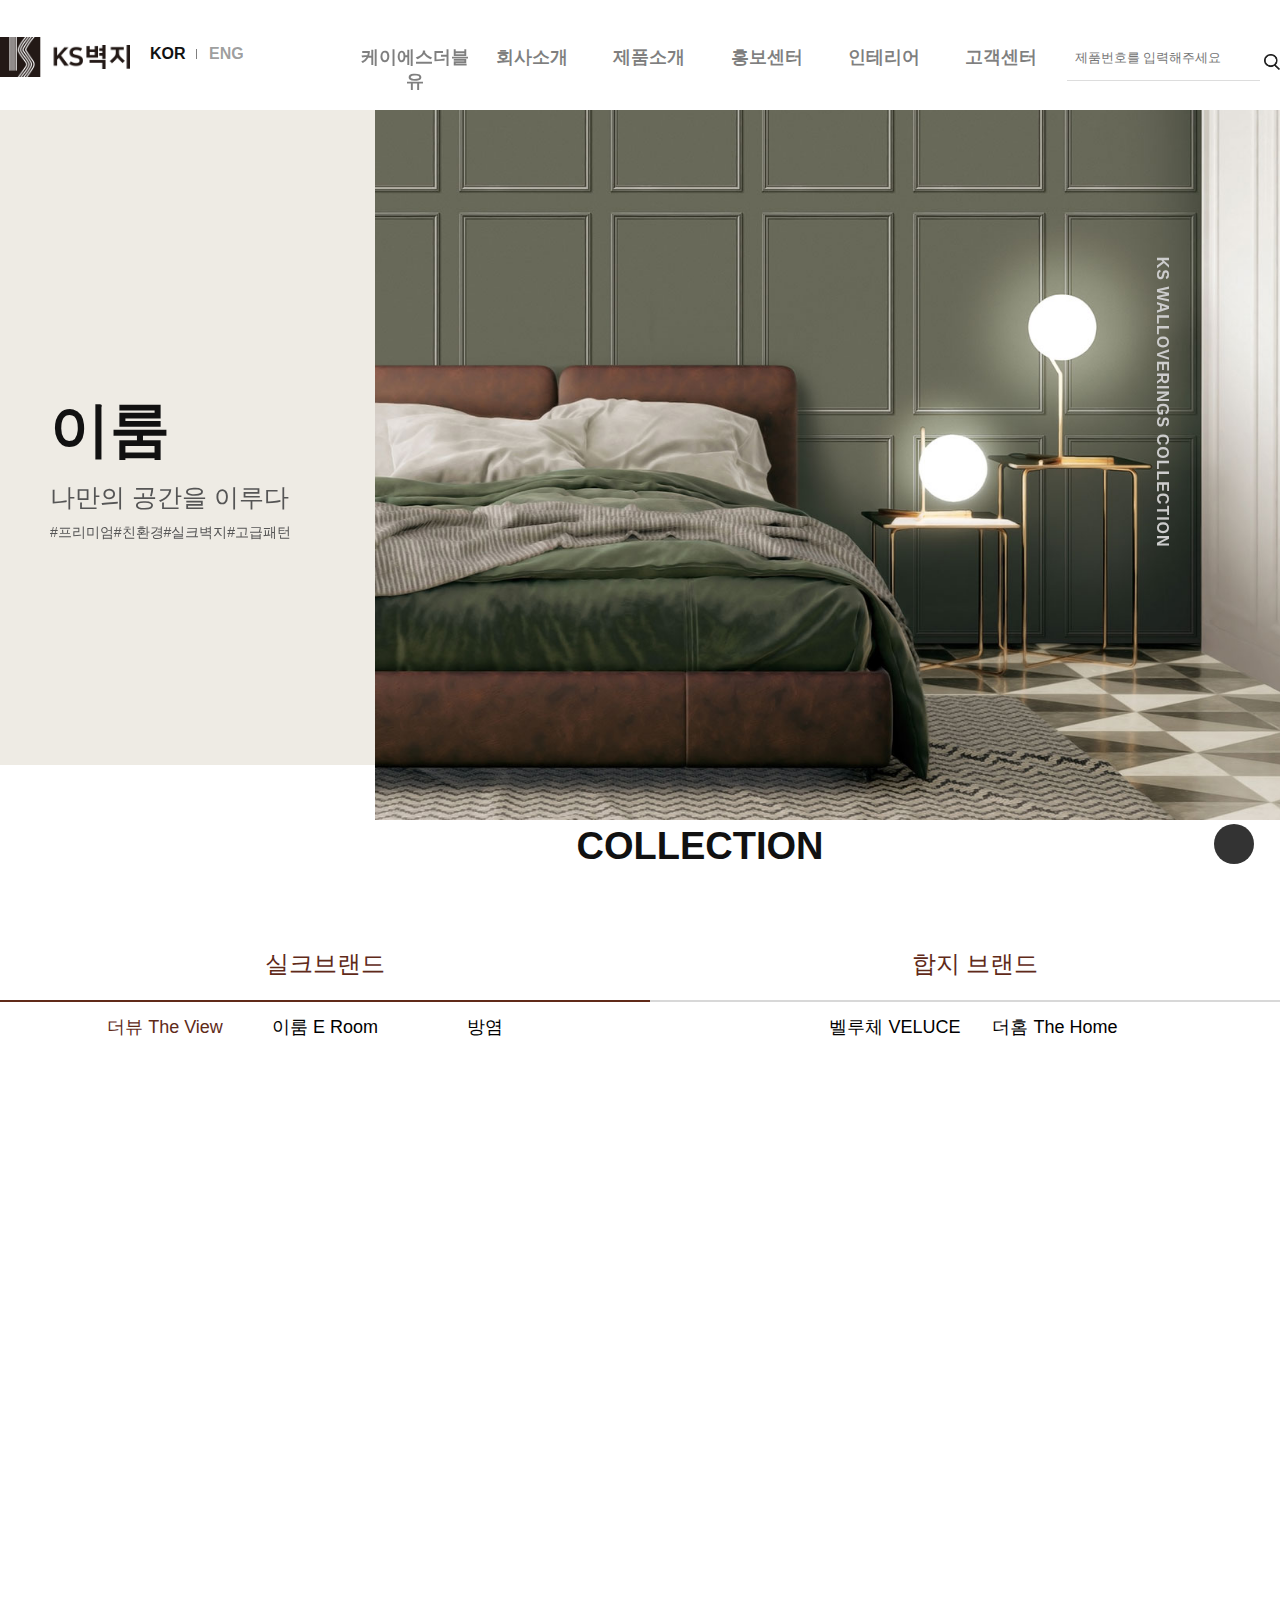
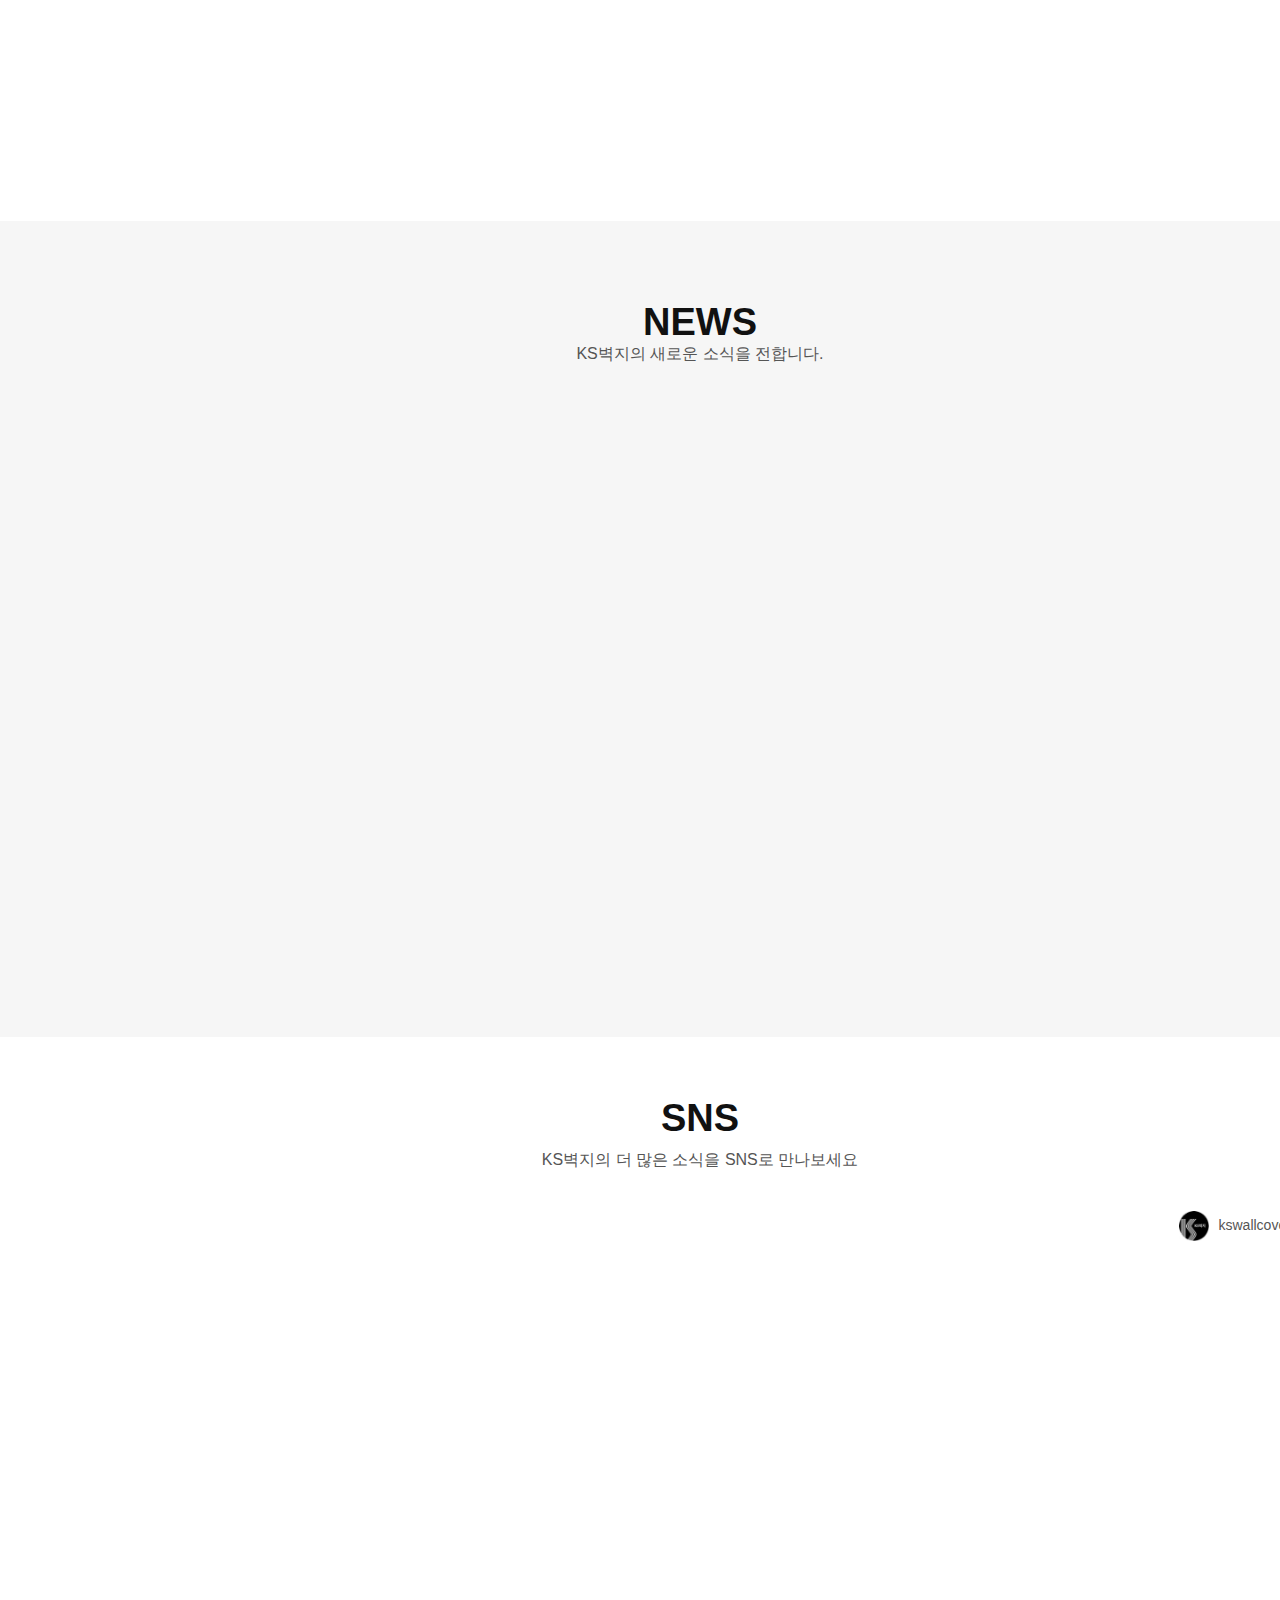
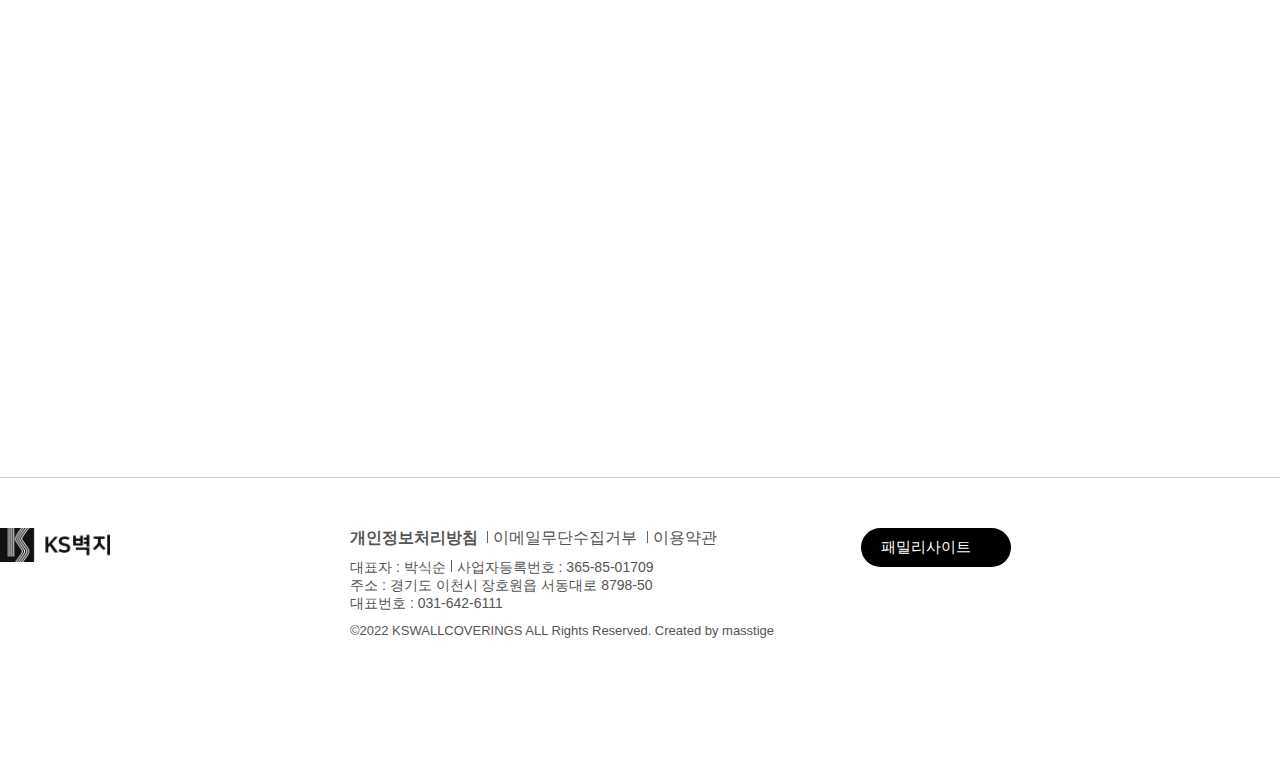
==== index.html @ f027b9e1 "first react shopping-mall project" ====
<!DOCTYPE html>
<html lang="ko">
<head>
    <meta charset="UTF-8">
    <meta name="viewport" content="width=device-width, initial-scale=1.0">
    <title>ks벽지</title>
    <link rel="icon" href="img/logo-header.png">
    <link rel="stylesheet" href="css/reset.css">    
    <link rel="stylesheet" href="https://cdn.jsdelivr.net/npm/xeicon@2.3.3/xeicon.min.css">
    <link rel="stylesheet" href="https://cdn.jsdelivr.net/npm/swiper@9/swiper-bundle.min.css" />
    <link href="https://unpkg.com/aos@2.3.1/dist/aos.css" rel="stylesheet">
    <link rel="stylesheet" href="css/ksb.css">
    <link rel="stylesheet" href="css/tablet.css" media="all and (max-width: 640px)">
    
    <script src="https://ajax.googleapis.com/ajax/libs/jquery/3.7.0/jquery.min.js"></script>
    <script src="js/jquery-ui.min.js"></script>
    <script src="https://cdn.jsdelivr.net/npm/swiper@9/swiper-bundle.min.js"></script>
    <script src="https://unpkg.com/aos@2.3.1/dist/aos.js"></script>
    
</head>
<body>
    <div id="wrap">
        <header>
            <div class="header012">
                <div class="hes clear">
                    <h1>
                        <a href="index.html">
                            <img src="img/logo.png" alt="">
                        </a>
                    </h1>
                    <div class="hes1">
                        <span class="con"><a href="#">KOR</a></span>
                        <span><a href="#">ENG</a></span>
                    </div>
                </div>
                <nav>
                    <ul class="gnb clear">
                        <li>
                            <a href="kssub01.html">케이에스더블유</a>
                            <ul class="sub">
                                <li><a href="kssub01.html">계열사</a></li>
                            </ul>
                        </li>
                        <li>
                            <a href="kssub02.html">회사소개</a>
                            <ul class="sub">
                                <li><a href="kssub02.html">회사소개</a></li>
                                <li><a href="#">CEO 인삿말</a></li>
                                <li><a href="#">LOGO 소개</a></li>
                                <li><a href="#">채용정보</a></li>
                                <li><a href="#">위치안내</a></li>
                            </ul>
                        </li>
                        <li>
                            <a href="kssub03.html">제품소개</a>
                            <ul class="sub">
                                <li><a href="kssub03.html">제품소개</a></li>
                                <li><a href="#">실크 브랜드</a></li>
                                <li><a href="#">합지 브랜드</a></li>
                            </ul>
                        </li>
                        <li>
                            <a href="kssub04.html">홍보센터</a>
                            <ul class="sub">
                                <li><a href="kssub04.html">인증 및 수상</a></li>
                                <li><a href="#">뉴스 및 언론홍보</a></li>
                                <li><a href="#">SNS</a></li>
                                <li><a href="#">이벤트</a></li>
                            </ul>
                        </li>
                        <li>
                            <a href="#">인테리어</a>
                            <ul class="sub">
                                <li><a href="#">시공사례</a></li>
                                <li><a href="#">인테리어</a></li>
                                <li><a href="#">스타일링</a></li>
                            </ul>
                        </li>
                        <li>
                            <a href="kssub05.html">고객센터</a>
                            <ul class="sub">
                                <li><a href="kssub05.html">1:1문의</a></li>
                                <li><a href="#">공지사항</a></li>
                                <li><a href="#">디자인상담</a></li>
                                <li><a href="#">대리점 찾기</a></li>
                            </ul>
                        </li>
                    </ul>
                </nav>
                <div class="btnArea">
                    <span>
                        <a href="#"><i class="xi-heart-o"></i></a>
                    </span>
                    <input type="text" placeholder="제품번호를 입력해주세요">
                    <img src="img/search-icon.png" alt="">
                    <span class="menu">
                        <a href="#"><i class="xi-bars" ></i></a>
                    </span>
                </div>
            </div>
            <div class="bgGnb"></div>
            <!-- --- -->
            <div class="tablet">
                <div class="menu01">
                    <div class="tabletHeader clear">
                        <p class="moLogo">
                            <a href="#">
                                <span class="blind">LOGO</span>
                            </a>
                        </p>
                        <div class="hes2">
                            <span class="con"><a href="#">KOR</a></span>
                            <span><a href="#">ENG</a></span>
                            <span>
                                <a href="#"><i class="xi-heart-o"></i></a>
                            </span>
                        </div>
                        <div class="close">
                            <i class="xi-close"></i>
                        </div>
                    </div>
                    <nav class="header2">
                        <ul class="gnb02 clear">
                            <li>
                                <a href="kssub01.html">케이에스더블유</a>
                                <ul class="sub02">
                                    <li><a href="kssub01.html">계열사</a></li>
                                </ul>
                            </li>
                            <li>
                                <a href="kssub02.html">회사소개</a>
                                <ul class="sub02">
                                    <li><a href="kssub02.html">회사소개</a></li>
                                    <li><a href="#">CEO 인삿말</a></li>
                                    <li><a href="#">LOGO 소개</a></li>
                                    <li><a href="#">채용정보</a></li>
                                    <li><a href="#">위치안내</a></li>
                                </ul>
                                <i class="xi-angle-down-min"></i>
                            </li>
                            <li>
                                <a href="kssub03.html">제품소개</a>
                                <ul class="sub02">
                                    <li><a href="kssub03.html">제품소개</a></li>
                                    <li><a href="#">실크 브랜드</a></li>
                                    <li><a href="#">합지 브랜드</a></li>
                                </ul>
                                <i class="xi-angle-down-min"></i>
                            </li>
                            <li>
                                <a href="kssub04.html">홍보센터</a>
                                <ul class="sub02">
                                    <li><a href="kssub04.html">인증 및 수상</a></li>
                                    <li><a href="#">뉴스 및 언론홍보</a></li>
                                    <li><a href="#">SNS</a></li>
                                    <li><a href="#">이벤트</a></li>
                                </ul>
                                <i class="xi-angle-down-min"></i>
                            </li>
                            <li>
                                <a href="#">인테리어</a>
                                <ul class="sub02">
                                    <li><a href="#">시공사례</a></li>
                                    <li><a href="#">인테리어</a></li>
                                    <li><a href="#">스타일링</a></li>
                                </ul>
                                <i class="xi-angle-down-min"></i>
                            </li>
                            <li>
                                <a href="kssub05.html">고객센터</a>
                                <ul class="sub02">
                                    <li><a href="kssub05.html">1:1문의</a></li>
                                    <li><a href="#">공지사항</a></li>
                                    <li><a href="#">디자인상담</a></li>
                                    <li><a href="#">대리점 찾기</a></li>
                                </ul>
                                <i class="xi-angle-down-min"></i>
                            </li>
                        </ul>
                    </nav>
                </div>
            </div>
        </header>
        <div class="mainSlideArea">
            <p class="point-txt">KS WALLOVERINGS COLLECTION</p>
            <div class="inner1">
                <div class="bgAear class">
                    <div class="swiper mainBg">
                        <div class="swiper-wrapper">
                            <div class="swiper-slide bg1">
                                <div class="swiperImg"></div>
                                <div class="swiperText">
                                    <p class="BigText">이룸</p>
                                    <p class="middleText">나만의 공간을 이루다</p>
                                    <p class="smallText">#프리미엄#친환경#실크벽지#고급패턴</p>
                                </div>
                            </div>
                            <div class="swiper-slide bg2">
                                <div class="swiperImg"></div>
                                <div class="swiperText">
                                    <p class="BigText">더뷰</p>
                                    <p class="middleText">벽지, 그 이상의<br>공간을 보여주다</p>
                                    <p class="smallText">#프리미엄#친환경#실크벽지#감각적인디자인</p>
                                </div>
                            </div>
                            <div class="swiper-slide bg3">
                                <div class="swiperImg"></div>
                                <div class="swiperText">
                                    <p class="BigText">벨루체</p>
                                    <p class="middleText">당신이 꿈꾸는<br>라이프스타일이 담긴 공간</p>
                                    <p class="smallText">#친환경#합지벽지#모던디자인#심플한컬러</p>
                                </div>
                            </div>
                            <div class="swiper-slide bg4">
                                <div class="swiperImg"></div>
                                <div class="swiperText">
                                    <p class="BigText">더홈</p>
                                    <p class="middleText">우리집에 꼭 맞는 스타일링</p>
                                    <p class="smallText">#소폭합지#합리적가격#깔끔한디자인</p>
                                </div>
                            </div>
                        </div>
                        <!-- <div class="swiperBtn">
                            <div class="swiper-button-next"></div>
                            <div class="swiper-button-prev"></div>
                        </div> -->
                        <!-- <div class="swiper-pagination"></div> -->
                    </div>
                </div>
            </div>
        </div>
        <div class="collection" >
            <div class="inner clear" >
                <h2>COLLECTION</h2>
                <div class="tab_group">
                    <nav class="tab">
                        <ul class="tab_nav">
                            <li class="on">
                                <button>실크브랜드</button>
                                <ul class="tab_nav clear">
                                    <li class="on"><button>더뷰 The View</button></li>
                                    <li><button>이룸 E Room</button></li>
                                    <li><button>방염</button></li>
                                </ul>
                            </li>
                            <li>
                                <button>합지 브랜드</button>
                                <ul class="tab_nav clear">
                                    <li><button>벨루체 VELUCE</button></li>
                                    <li><button>더홈 The Home</button></li>
                                </ul>
                            </li>
                        </ul>
                    </nav>
                    
                    <div class="tab_content on">
                        <div class="on">
                            <!-- 더뷰 The View -->
                            <div class="collArea clear">
                                <div class="swiper mainAg" data-aos="fade-right">
                                    <div class="swiper-wrapper">
                                        <div class="swiper-slide bg01"><a href="#"><img src="img/brand01.jpg" alt=""></a></div>
                                        <div class="swiper-slide bg02"><a href="#"><img src="img/brand02.jpg" alt=""></a></div>
                                        <div class="swiper-slide bg03"><a href="#"><img src="img/brand03.jpg" alt=""></a></div>
                                        <div class="swiper-slide bg04"><a href="#"><img src="img/brand04.jpg" alt=""></a></div>
                                        <div class="swiper-slide bg05"><a href="#"><img src="img/brand05.jpg" alt=""></a></div>
                                        <div class="swiper-slide bg06"><a href="#"><img src="img/brand06.jpg" alt=""></a></div>
                                    </div>
                                </div>
                                <div class="swiperBtn">
                                    <div class="swiper-button-next naxt"  data-aos="fade-right"></div>
                                </div>
                                <div class="collText" data-aos="fade-left">
                                    <div class="topText" >
                                        <h3>더 뷰 The View</h3>
                                        <p class="BigT">"벽지, 그 이상의 공간을 보다"</p>
                                        <p>더뷰는 스타일리시한 컬러와 패턴 디자인으로<br>트렌디함을 갖춘 고급 실크벽지 컬렉션입니다.</p>
                                        <p>내 공간을 특별하게 만드는 한 끗 차이. <br>더뷰가 수놓은 감각적인 디자인으로 <br>내가 가장 좋아하는 공간을 만들어보세요.</p>
                                    </div>
                                    <div class="topImg clear">
                                        <ul>
                                            <li>
                                                <a href="#"><img src="img/brand_color01.jpg" alt="3009-17"></a>
                                                <p>3009-17</p>
                                            </li>
                                            <li>
                                                <a href="#"><img src="img/brand_color02.jpg" alt="3022-2"></a>
                                                <p>3022-2</p>
                                            </li>
                                            <li>
                                                <a href="#"><img src="img/brand_color03.jpg" alt="3026-2"></a> 
                                                <p>3026-2</p>
                                            </li>
                                        </ul>
                                    </div>
                                    <div class="btn_area">
                                        <a href="#"><span><i class="xi-long-arrow-right"></i>제품 더보기</span></a>
                                    </div>
                                </div>
                            </div>
                        </div>
                        <div>
                            <!-- 이룸 E Room -->
                            <div class="collArea clear">
                                <div class="swiper mainAg" data-aos="fade-right">
                                    <div class="swiper-wrapper">
                                        <div class="swiper-slide bg01"><a href="#"><img src="img/brand08.jpg" alt=""></a></div>
                                        <div class="swiper-slide bg02"><a href="#"><img src="img/brand09.jpg" alt=""></a></div>
                                        <div class="swiper-slide bg03"><a href="#"><img src="img/brand10.jpg" alt=""></a></div>
                                        <div class="swiper-slide bg04"><a href="#"><img src="img/brand11.jpg" alt=""></a></div>
                                        <div class="swiper-slide bg05"><a href="#"><img src="img/brand12.jpg" alt=""></a></div>
                                        <div class="swiper-slide bg06"><a href="#"><img src="img/brand13.jpg" alt=""></a></div>
                                    </div>
                                </div>
                                <div class="swiperBtn">
                                    <div class="swiper-button-next naxt"  data-aos="fade-right"></div>
                                </div>
                                <div class="collText" data-aos="fade-left">
                                    <div class="topText" >
                                        <h3>이룸 E Room</h3>
                                        <p class="BigT">"나만의 공간을 이루다"</p>
                                        <p>이룸은 다양한 소재감과 세련된 컬러를 활용해,<br>풍성한 디자인과 고급스러운 컬러의 프리미엄 실크 벽지 컬렉션입니다.</p>
                                        <p>이룸으로 탄생하는 고급스러운 무드. <br>프리미엄 벽지의 우아한 멋스러움으로 <br>한결 더 특별해진 당신만의 공간을 이뤄 나가세요.</p>
                                    </div>
                                    <div class="topImg clear">
                                        <ul>
                                            <li>
                                                <a href="#"><img src="img/brand_color04.jpg" alt="3009-17"></a>
                                                <p>3009-17</p>
                                            </li>
                                            <li>
                                                <a href="#"><img src="img/brand_color05.jpg" alt="3022-2"></a>
                                                <p>3022-2</p>
                                            </li>
                                            <li>
                                                <a href="#"><img src="img/brand_color06.jpg" alt="3026-2"></a> 
                                                <p>3026-2</p>
                                            </li>
                                        </ul>
                                    </div>
                                    <div class="btn_area">
                                        <a href="#"><span><i class="xi-long-arrow-right"></i>제품 더보기</span></a>
                                    </div>
                                </div>
                            </div>
                        </div>
                        <div>
                            <!-- 방염 -->
                            <div class="collArea clear">
                                <div class="swiper mainAg" data-aos="fade-right">
                                    <div class="swiper-wrapper">
                                        <div class="swiper-slide bg01"><a href="#"><img src="img/brand14.jpg" alt=""></a></div>
                                        <div class="swiper-slide bg02"><a href="#"><img src="img/brand15.jpg" alt=""></a></div>
                                        <div class="swiper-slide bg03"><a href="#"><img src="img/brand16.jpg" alt=""></a></div>
                                        <div class="swiper-slide bg04"><a href="#"><img src="img/brand17.jpg" alt=""></a></div>
                                        <div class="swiper-slide bg05"><a href="#"><img src="img/brand18.jpg" alt=""></a></div>
                                        <div class="swiper-slide bg06"><a href="#"><img src="img/brand19.jpg" alt=""></a></div>
                                    </div>
                                </div>
                                <div class="swiperBtn">
                                    <div class="swiper-button-next naxt"  data-aos="fade-right"></div>
                                </div>
                                <div class="collText" data-aos="fade-left">
                                    <div class="topText" >
                                        <h3>방염</h3>
                                        <p class="BigT">"안전을 가장 먼저 생각한 친환경 방염벽지"</p>
                                        <p>방염벽지는 뛰어난 안정성은 물론, 친환경 품질인증으로 건강까지 세심하게<br>배려한 실크 벽지 컬렉션입니다.</p>
                                        <p>국가 안전기준 제품으로 인증된 친환경 방염 벽지. <br>기능을 겸비한 트랜디한 컬러의 제품으로 <br>당신에게 안전하고 아름다운 공간을 선사합니다.</p>
                                    </div>
                                    <div class="topImg clear">
                                        <ul>
                                            <li>
                                                <a href="#"><img src="img/brand_color07.jpg" alt="3009-17"></a>
                                                <p>3009-17</p>
                                            </li>
                                            <li>
                                                <a href="#"><img src="img/brand_color08.jpg" alt="3022-2"></a>
                                                <p>3022-2</p>
                                            </li>
                                            <li>
                                                <a href="#"><img src="img/brand_color09.jpg" alt="3026-2"></a> 
                                                <p>3026-2</p>
                                            </li>
                                        </ul>
                                    </div>
                                    <div class="btn_area">
                                        <a href="#"><span><i class="xi-long-arrow-right"></i>제품 더보기</span></a>
                                    </div>
                                </div>
                            </div>
                        </div>
                    </div>
                    <!-- 합지브랜드 -->
                    <div class="tab_content">
                        <div class="on">
                            <!-- 벨루체 VELUCE -->
                            <div class="collArea clear">
                                <div class="swiper mainAg" data-aos="fade-right">
                                    <div class="swiper-wrapper">
                                        <div class="swiper-slide bg01"><a href="#"><img src="img/brand20.jpg" alt=""></a></div>
                                        <div class="swiper-slide bg02"><a href="#"><img src="img/brand21.jpg" alt=""></a></div>
                                        <div class="swiper-slide bg03"><a href="#"><img src="img/brand22.jpg" alt=""></a></div>
                                        <div class="swiper-slide bg04"><a href="#"><img src="img/brand23.jpg" alt=""></a></div>
                                        <div class="swiper-slide bg05"><a href="#"><img src="img/brand24.jpg" alt=""></a></div>
                                        <div class="swiper-slide bg06"><a href="#"><img src="img/brand25.jpg" alt=""></a></div>
                                    </div>
                                </div>
                                <div class="swiperBtn">
                                    <div class="swiper-button-next naxt"  data-aos="fade-right"></div>
                                </div>
                                <div class="collText" data-aos="fade-left">
                                    <div class="topText" >
                                        <h3>벨루체 VELUCE</h3>
                                        <p class="BigT">"나만의 라이프 스타일이 담긴 공간"</p>
                                        <p>벨루체는 깔끔한 컬러와 모던한 디자인, 풍부한 텍스쳐감까지 겸비한 친환경<br>합지벽지 컬렉션입니다.</p>
                                        <p>벨루체가 제안하는 합리적인 라이프스타일. <br>편안한 내추럴부터 세련된 모던함까지<br>벨루체만의 은은하고 따뜻한 감성을 느껴보세요.</p>
                                    </div>
                                    <div class="topImg clear">
                                        <ul>
                                            <li>
                                                <a href="#"><img src="img/brand_color10.jpg" alt="3009-17"></a>
                                                <p>3009-17</p>
                                            </li>
                                            <li>
                                                <a href="#"><img src="img/brand_color11.jpg" alt="3022-2"></a>
                                                <p>3022-2</p>
                                            </li>
                                            <li>
                                                <a href="#"><img src="img/brand_color12.jpg" alt="3026-2"></a> 
                                                <p>3026-2</p>
                                            </li>
                                        </ul>
                                    </div>
                                    <div class="btn_area">
                                        <a href="#"><span><i class="xi-long-arrow-right"></i>제품 더보기</span></a>
                                    </div>
                                </div>
                            </div>
                        </div>
                        <div>
                            <div class="collArea clear">
                                <div class="swiper mainAg" data-aos="fade-right">
                                    <div class="swiper-wrapper">
                                        <div class="swiper-slide bg01"><a href="#"><img src="img/brand26.jpg" alt=""></a></div>
                                        <div class="swiper-slide bg02"><a href="#"><img src="img/brand27.jpg" alt=""></a></div>
                                        <div class="swiper-slide bg03"><a href="#"><img src="img/brand28.jpg" alt=""></a></div>
                                        <div class="swiper-slide bg04"><a href="#"><img src="img/brand20.jpg" alt=""></a></div>
                                        <div class="swiper-slide bg05"><a href="#"><img src="img/brand18.jpg" alt=""></a></div>
                                        <div class="swiper-slide bg06"><a href="#"><img src="img/brand14.jpg" alt=""></a></div>
                                    </div>
                                </div>
                                <div class="swiperBtn">
                                    <div class="swiper-button-next naxt"  data-aos="fade-right"></div>
                                </div>
                                <div class="collText" data-aos="fade-left">
                                    <div class="topText" >
                                        <h3>더홈 The Home</h3>
                                        <p>더홈은 어떠한 공간이던 화사하게 밝혀주는 컬러와 디자인의 소폭 합지벽지<br>컬렉션입니다.</p>
                                        <p>더홈과 함께 완성하는 나만의 인테리어. <br>생기를 불어넣는 산뜻한 디자인으로<br>당신의 일상이 더욱 특별해지는 공간을 만들어보세요.</p>
                                    </div>
                                    <div class="topImg clear">
                                        <ul>
                                            <li>
                                                <a href="#"><img src="img/brand_color13.jpg" alt="3009-17"></a>
                                                <p>3009-17</p>
                                            </li>
                                            <li>
                                                <a href="#"><img src="img/brand_color14.jpg" alt="3022-2"></a>
                                                <p>3022-2</p>
                                            </li>
                                            <li>
                                                <a href="#"><img src="img/brand_color15.jpg" alt="3026-2"></a> 
                                                <p>3026-2</p>
                                            </li>
                                        </ul>
                                    </div>
                                    <div class="btn_area">
                                        <a href="#"><span><i class="xi-long-arrow-right"></i>제품 더보기</span></a>
                                    </div>
                                </div>
                            </div>
                        </div>
                    </div>
                </div>
            </div>
        </div>
        <!-- --------- -->
        
        <section id="news">
            <div class="inner clear">
                <div class="newsHe">
                    <h2>NEWS</h2>
                    <p class="smallText">KS벽지의 새로운 소식을 전합니다.</p>
                    <div class="btn_area">
                        <a href="#"><span><i class="xi-long-arrow-right"></i>뉴스 더보기</span></a>
                    </div>
                </div>
                <div class="point" data-aos="fade-up">
                    <div class="newsRight">
                        <a href="#">
                            <div class="rightImg">
                                <img src="img/event.jpg" alt="벨라필콘서트쾨이어 제10회 정기연주회">
                            </div>
                            <div class="rigthText">
                                <p class="BigText">벨라필콘서트과이어 제10회 정기연주회 후원</p>
                                <p>벨라필콘서트콰이어는 예술지향과 소통을 모토로 2014년 12월 고양시를 기반으로 창단된 연주 중심의 아마추어 혼성합창단으로 지휘는 서울대 성악과, 독일 슈튜트가르트 국립음대 디플롬, 에센 폴크방 국립음대 석사를 졸업한 황유순 지휘자가 맡고있다.</p>
                                <time datetime="2023-06-09">2023.06.09</time>
                            </div>
                        </a>
                    </div>
                    <ul class="newsLeft clear">
                        <li>
                            <a href="#">
                                <figure>
                                    <img src="img/product01.jpg" alt="E-ROOM">
                                </figure>
                                <div class="Text">
                                    <h3>[신제품출시] E-ROOM</h3>
                                    <time datetime="2023-01-06">2023.01.06</time>
                                </div>
                            </a>
                        </li>
                        <li>
                            <a href="#">
                                <figure>
                                    <img src="img/product02.jpg" alt="벽지 제조기업 KS더블유, 천만불 수출의 탑 수상">
                                </figure>
                                <div class="Text">
                                    <h3>벽지 제조기업 KS더블유, 천만불 수출의 탑 수상</h3>
                                    <p>벽지 제조기업 케이에스더블유(KS더블유)는 제 59회 무역의날 기념식에서 '천만불 수출의 탑' 을 수상했다고 5일 밝혔다. 무역의 날은 1년간의 수출 실적을 기준으로</p>
                                    <time datetime="2022-10-20">2022.10.20</time>
                                </div>
                            </a>
                        </li>
                        <li>
                            <a href="#">
                                <figure>
                                    <img src="img/product03.jpg" alt="THE HOME">
                                </figure>
                                <div class="Text">
                                    <h3>[신제품출시]THE HOME</h3>
                                    <p>KS벽지가 ‘23년 소폭합지 더홈(THE HOME)’을 선보인다. </p>
                                    <p class="point">이번 출시된 ‘23년 소폭합지 더홈’은 깔끔하고 모던한 디자인으로 합리적인 라이프 </p>
                                    <time datetime="2023-01-06">2023.01.06</time>
                                </div>
                            </a>
                        </li>
                    </ul>
                </div>
            </div>
        </section>
        <!-- -------- -->
        <section id="SNS">
            <div class="inner class">
                <div class="snsHeader">
                    <h2>SNS</h2>
                    <p class="smallTest">KS벽지의 더 많은 소식을 SNS로 만나보세요</p>
                    <div class="follow">
                        <figure>
                            <img src="img/sns-icon.jpg" alt="kswallcoverings">
                        </figure>
                        <span>kswallcoverings</span>
                        <span class="pointFo"><a href="">팔로우</a></span>
                    </div>
                </div>
                <ul class="snsImg class "  data-aos="zoom-out" data-aos="zoom-out"ㄴ>
                    <li>
                        <a href="#">
                            <figure>
                                <img src="img/sns01.jpg" alt="여름의 컬러, 블루 인테리어">
                            </figure>
                            <p>여름의 컬러, 블루 인테리어</p>
                        </a>
                    </li>
                    <li>
                        <a href="#">
                            <figure>
                                <img src="img/sns02.jpg" alt="[EROOM] Cane Weaving">
                            </figure>
                            <p>[EROOM] Cane Weaving</p>
                        </a>
                    </li>
                    <li>
                        <a href="#">
                            <figure>
                                <img src="img/sns03.jpg" alt="[EROOM]2105">
                            </figure>
                            <p>[EROOM]2105</p>
                        </a>
                    </li>
                    <li>
                        <a href="#">
                            <figure>
                                <img src="img/sns04.jpg" alt="[EROOM]2095">
                            </figure>
                            <p>[EROOM]2095</p>
                        </a>
                    </li>
                    <li>
                        <a href="#">
                            <figure>
                                <img src="img/sns05.jpg" alt="[EROOM]2101-5">
                            </figure>
                            <p>[EROOM]2101-5</p>
                        </a>
                    </li>
                    <li>
                        <a href="#">
                            <figure>
                                <img src="img/sns06.jpg" alt="[EROOM]2109-1,4">
                            </figure>
                            <p>[EROOM]2109-1,4</p>
                        </a>
                    </li>
                    <li>
                        <a href="#">
                            <figure>
                                <img src="img/sns07.jpg" alt="봄의 컬러, 옐로우 인테리어">
                            </figure>
                            <p>봄의 컬러, 옐로우 인테리어</p>
                        </a>
                    </li>
                    <li>
                        <a href="#">
                            <figure>
                                <img src="img/sns08.jpg" alt="[EROOM]2106-5,7">
                            </figure>
                            <p>[EROOM]2106-5,7</p>
                        </a>
                    </li>
                </ul>
            </div>
        </section>
        <!-- ------------- -->
        <footer>
            <div class="inner clear">
                <div class="footerLogo">
                    <figure>
                        <img src="img/logo-footer.png" alt="KS벽지">
                    </figure>
                </div>
                <div class="footerTxt">
                    <div class="fotopTxt">
                        <p class="point"><a href="#">개인정보처리방침</a></p>
                        <span><a href="#">이메일무단수집거부</a></span>
                        <span><a href="#">이용약관</a></span>
                    </div>
                    <div class="fomiTxt">
                        <p><span class="point">대표자 : 박식순</span><span>사업자등록번호 : 365-85-01709</span></p>
                        <p>주소 : 경기도 이천시 장호원읍 서동대로 8798-50</p>
                        <p>대표번호 : 031-642-6111</p>
                    </div>
                    <div class="copy">
                        <p>&copy;2022 KSWALLCOVERINGS ALL Rights Reserved. Created by masstige</p>
                    </div>
                </div>
                <div class="sideContent">
                    <div class="sideBtn">
                        <button class="sidclose" onclick="btnclose()"><i class="xi-close"></i></button>
                        <h3>패밀리사이트</h3>
                        <p class="sideTxt">
                            KS벽지 패밀리 사이트를 소개합니다. <br>
                            아래계열사를 선택하시면 해당 홈페이지로 이동합니다.
                        </p>
                        <div class="Affiliate clear">
                            <ul>
                                <li><a href="#">KS더블유</a></li>
                                <li><a href="#">케이엔피인텍</a></li>
                                <li><a href="#">케이엔피물류</a></li>
                            </ul>
                            <ul>
                                <li><a href="#">제일벽지</a></li>
                                <li><a href="#">코스모스벽지</a></li>
                            </ul>
                        </div>
                    </div>
                </div>
                <button class="open" onclick="btnshow()">
                    패밀리사이트 <i class="xi-plus"></i>
                </button>            
            </div>
        </footer>
        <button><a href="#"><i class="xi-angle-up"></i></a></button>
    </div>
    <script src="js/script.js"></script>    
    <script src="js/Swiper.js"></script>    
</body>
</html>
---- css/ksb.css ----
@charset "utf-8";

#wrap {font: 16px "Noto Sans KR",sans-serif; color: #555; position: relative;}

#wrap > button {position: fixed; right: 2%; bottom: 4%; width: 40px; height: 40px; border: none; background: #000; color: #fff; border-radius: 50%; opacity: 0.8;}
#wrap > button a {display: block; width: 100%; height: 100%; margin-top: 12px;}

.inner {width: 1400px; margin: 0 auto;}

.tablet {display: none;}/*  모바일메뉴 */
.tablet .sub02 {display: none;}/* 모바일 하위메뉴 */

header {position: fixed; padding: 40px 0; width: 100%; height: 110px;  z-index: 55; box-sizing: border-box; }
header:hover {background: #fff;}
header .header012 {max-width: 1500px; margin: 0 auto;}
header .hes {position: relative; float: left; width: 20%; }
header .hes h1 {width: 130px; height: 40px; margin-top: -3px;}
header .hes h1 a img {width: 100%; height: 100%;}
header .hes .hes1 {position: absolute; top: 5px; left: 150px; font-weight: 800; color: rgba(0,0,0,0.4);}
header .hes .hes1 .con {color: #111; margin-right: 8px;}
header .hes .hes1 .con::after {display: inline-block; content: ''; width: 1px; height: 10px; background: rgba(0,0,0,0.5); margin-left: 10px;}

header.on {background: #fff; border-bottom: 1px solid rgba(0,0,0,0.2);}



header .gnb { float: left; width: 55%; z-index: 10; margin: -25px 0 0 100px;}
header .gnb > li {position: relative; float: left; width: calc(100%/6); font-size: 18px; font-weight: 600; margin-top: 5px; text-align: center; color: rgba(0,0,0,0.5);}
header .gnb > li:hover {color: #602a19; border-bottom: 3px solid #602a19;}
header .gnb > li > a {display: block; padding: 25px 0 35px;}
header .gnb li > ul {position: absolute; top: 20px; padding-top: 80px; box-sizing: border-box; z-index: 10; display: none; margin-left: -4px;}

header .bgGnb {width: 100%; height: 350px; background: rgba(255,255,255,0.6); margin-top: -40px; display: none;}

header .gnb li > ul > li {font-size: 16px; line-height: 2.5;}
header .gnb li > ul > li {text-align: center; color: rgba(0,0,0,0.6);}
header .gnb li > ul > li:hover {color: #602a19;}
header .gnb li > ul > li > a {display: block; width: 150px;}


/* 스와이퍼 */
.mainSlideArea {position: relative; height: 85vh; background: #fff}
.mainSlideArea .point-txt {position: absolute; top: 45%; right: 8.5%; transform: translateY(-30%); color: #ccc; font-weight: 600; z-index: 3; writing-mode: vertical-rl; text-orientation: sideways; letter-spacing: 1px;}
.mainSlideArea:before {position: absolute; top: 0; left: 0; height: 100%; background: #eeebe4; width: 65%; content: '';}
.mainSlideArea .inner1 {position: relative; overflow: hidden; width: 1500px; margin: 0 auto;  height: 820px;}
.swiper.mainBg {position: absolute; top: 110px; right: 0; width: 100%; height: 800px;}

.swiper.mainBg .swiper-wrapper {width: 1100px; height: 800px; }

.swiper.mainBg .swiper-slide .swiperImg {float: right; width: 75%;  height: 710px;  background: no-repeat center bottom/cover;}
.swiper.mainBg .swiper-slide.bg1 .swiperImg {background-image: url(../img/main01.jpg);}
.swiper.mainBg .swiper-slide.bg2 .swiperImg {background-image: url(../img/main02.jpg);}
.swiper.mainBg .swiper-slide.bg3 .swiperImg {background-image: url(../img/main03.jpg);}
.swiper.mainBg .swiper-slide.bg4 .swiperImg {background-image: url(../img/main04.jpg);}

/* --- */
.mainSlideArea .bgAear {position: relative; height: 100%;}
.mainSlideArea .bgAear .swiperText {position: absolute; left: 50px; top: 35%; font-size: 30px;}
.mainSlideArea .swiper-slide .swiperText .BigText {font-size: 60px; font-weight: 600; color: #111; margin-bottom: 10px;}
.mainSlideArea .swiper-slide .swiperText .middleText {font-size: 25px; margin-bottom: 10px;} 
.mainSlideArea .swiper-slide .swiperText .smallText {font-size: 14px;}
/* --- */


.swiper.mainBg .swiperBtn {position: fixed; top: 40%; left: 20%; width: 20vw; z-index: 10; transform: translate(-50%, -50%);}

header .btnArea {float: right; margin-top: -5px;}
header .btnArea span {font-size: 25px;}
header .btnArea span i {transform: translateY(8px);}
.btnArea input {border: none; border-bottom: 1px solid #ddd; padding: 15px 8px; outline: none;}
header .btnArea img {width: 16px; transform: translateY(8px);}
header .btnArea .menu {display: none;}

/* ---------------------------------------------- */
h2 {margin: 60px 0; font-size: 38px; font-weight: 600; text-align: center; color: #111;}

/* --- */
/* tab */
.tab > ul {display: flex;}

.tab > ul > li > button {width: 650px; font-size: 24px; color: #602a19; border: none; border-bottom: 2px solid #d8d8d8; background: none; padding: 20px 0;}

.tab > ul > li ul {display: flex; justify-content: center;}
.tab > ul > li ul button {float: left; height: 50px; background: none;}

.tab > ul > li.on > button {z-index: 2; border-bottom: 2px solid #602a19;}
.tab > ul > li.on ul {display: flex; }

.tab > ul > li ul li button {width: 160px; border: none; font-size: 18px; cursor: pointer;}
.tab > ul > li ul li.on button {color: #602a19;}

.tab_content {display: none;}
.tab_content.on {display: block;}
.tab_content.on > .on {display: block;}
.tab_content.on > div {font-size: 40px; display: none;}
 
.collArea {position: relative; margin-top: 30px; padding-bottom: 20px; box-sizing: border-box;}
.collArea .mainAg {float: left; width: 50%;}
.collArea .mainAg img {width: 100%; height: 650px;}
.collArea .swiperBtn .naxt {position: absolute; top: 40%; left: 48%; padding: 10px 18px; border-radius: 50%; background: url(../img/main-right.png)no-repeat center rgba(96,42,25,0.8);}
.collArea .swiperBtn .naxt::after {display: none;}

.collText {float: right; width: 48%; padding: 70px 0 70px 40px; box-sizing: border-box;}
.collText .topText h3 {font-size: 40px; color: #111; font-weight: 500; margin-bottom: 10px;}
.collText .topText .BigT {font-size: 32px; color: #111; margin-bottom: 20px;}
.collText .topText p {font-size: 18px; line-height: 1.5; color: rgba(0,0,0,0.5); margin-bottom: 40px;}

.collText .topImg {margin-left: -10px; padding-top: 20px; box-sizing: border-box;}
.collText .topImg p {margin-left: 10px; font-size: 15px; color: rgba(0,0,0,0.5);}
.collText .topImg li {float: left; width: calc(100%3);}
.collText .topImg li img {display: block; width: 120px; height: 120px; margin-left: 10px;}
.collText .btn_area {position: absolute; right: -20px; bottom: 10px; border-bottom: 2px solid #111; font-size: 16px;}
.collText .btn_area span:hover {color: #602a19;}
.collText .btn_area span {color: #111; }

/* ---------------------------------- */
#news {background: #f6f6f6; margin-top: 60px;  padding-bottom: 60px; box-sizing: border-box;}
#news .newsHe {position: relative; padding: 20px 0 60px;}
#news .newsHe .smallText {text-align: center; margin-top: -60px;}
#news .newsHe .btn_area {position: absolute; bottom: 30px; right: -20px; }
#news .newsHe .btn_area span {color: #111; font-size: 16px; border-bottom: 2px solid #111;}
#news .newsHe .btn_area span:hover {color: #602a19;}

#news .point {transition: all 1s;}
#news .newsLeft {float: left; width: 49%;}
#news .newsLeft li {overflow: hidden;}
#news .newsLeft figure img {width: 190px; height: 180px; padding: 10px 0 10px 30px  ; box-sizing: border-box;}
#news .newsLeft figure {float: left; width: 30%;}
#news .newsLeft .Text {position: relative; float: left; width: 60%; height: 160px; padding: 30px 0 0 0; margin-left: 30px; box-sizing: border-box;}
#news .newsLeft .Text h3 {color: #111; font-size: 18px; margin-bottom: 20px;} 

#news .newsLeft .Text p {overflow: hidden; text-overflow: ellipsis; display: -webkit-box; -webkit-line-clamp: 2; -webkit-box-orient: vertical; font-size: 14px; color: rgba(0,0,0,0.6);}
#news .newsLeft .Text .point {overflow: hidden; text-overflow: ellipsis; display: -webkit-box; -webkit-line-clamp: 1; -webkit-box-orient: vertical;}
#news .newsLeft .Text time {position: absolute; left: 0; bottom: 0; font-size: 14px; color: rgba(0,0,0,0.4);}

#news .newsRight {float: right; width: 48%;}
#news .rightImg  {position: relative; overflow: hidden; height: 370px; width: 600px; }
#news .rightImg img {position: absolute; top: -120px; width: 100%; }

#news .rigthText {margin-top: 30px;}
#news .rigthText .BigText {font-size: 22px; color: #111; font-weight: 600; margin-bottom: 30px;}
#news .rigthText p {width: 600px; overflow: hidden; text-overflow: ellipsis; display: -webkit-box; -webkit-line-clamp: 2; -webkit-box-orient: vertical; font-size: 16px; color: rgba(0,0,0,0.6); margin-bottom: 20px;}
#news .rigthText time {color: rgba(0,0,0,0.6); }

/* --------------------- */

#SNS {margin-bottom: 80px;}
#SNS .snsHeader .smallTest {text-align: center; margin-top: -50px;}
#SNS .snsHeader .follow {text-align: right; margin-top: 40px;}
#SNS .snsHeader figure {display: inline-block; width: calc(100%/4);}
#SNS .snsHeader figure img {height: 30px; vertical-align: middle;} 
#SNS .snsHeader span {font-size: 14px; margin: 0 5px;}
#SNS .snsHeader .pointFo {padding: 5px 10px; border: 1px solid #111; box-sizing: border-box; border-radius: 25px;} 

#SNS .snsImg {overflow: hidden; margin-top: 30px; transition: all 1s; }
#SNS .snsImg li{position: relative; float: left;  margin: 0 0 10px 10px; width: calc(100%/4 - 10px);}
#SNS .snsImg li a {font-size: 0;}
#SNS .snsImg li p {position: absolute; top: 50%; left: 50%; width: 300px; transform: translate(-50%, -50%);  color: rgba(255,255,255,0.9); font-size: 15px; text-align: center; opacity: 0; z-index: 10;}
#SNS .snsImg li:hover p {opacity: 1;}

#SNS .snsImg li figure {position: relative;}
#SNS .snsImg li figure img {width: 100%; height: 100%;}
#SNS .snsImg li:hover:before {position: absolute; top: 0; left: 0; width: 100%; height: 100%; background: #000; opacity: 0.6; content: ''; z-index: 10; }


/* ----------------- */
footer {position: relative; height: 300px; padding: 50px 0 30px 0; box-sizing: border-box; border-top: 1px solid rgba(0,0,0,0.2);}
footer .footerLogo {float: left; width: 25%;}
footer .footerLogo figure {width: 110px; height: 50px;}
footer .footerLogo figure img {width: 100%;}
footer .footerTxt {float: left; width: 50%;}
footer .footerTxt .fotopTxt .point {display: inline-block; font-weight: 800;}
footer .footerTxt .fotopTxt {margin-bottom: 10px;}
footer .footerTxt .fotopTxt span {margin-left: 5px;}
footer .footerTxt .fotopTxt span:before {display: inline-block; width: 1px; height: 12px; background: rgba(0,0,0,0.6); content: ''; margin-right: 5px;}

footer .footerTxt .fomiTxt {font-size: 14px; margin-bottom: 10px;}
footer .footerTxt .fomiTxt .point {margin-right: 5px;}
footer .footerTxt .fomiTxt .point:after {display: inline-block; width: 1px; height: 12px; background: rgba(0,0,0,0.6); content: ''; margin-left: 5px;}
footer .footerTxt .copy {font-size: 13px;}

footer .sideContent {position: absolute; right: 21%; top: -85%;}
footer .sideContent .sideBtn {position: relative; width: 410px; background: #ffffff; border: 1px solid #111; z-index: 10; padding: 30px; box-sizing: border-box; color: #333; display: none;}
footer .sideContent .sideBtn h3 {margin-bottom: 10px; font-size: 18px; font-weight: 500; color: #111;}
footer .sideContent .sideBtn .sideTxt {font-size: 16px; margin-bottom: 20px;}
footer .sideContent .sideBtn .Affiliate ul {float: left; width: 50%;}
footer .sideContent .sideBtn .Affiliate ul li {line-height: 1.8;}
.sidclose {position: absolute; right: 0; top: 0; padding: 13px; background: #000; color: #fff; font-size: 20px; border: none;}
.open {position: absolute; right: 21%; padding: 10px 20px; font-size: 15px; border: none; background: #000; color: #fff; border-radius: 30px;}
.open i {padding-left: 20px;}
---- css/tablet.css ----
@charset "utf-8";
@import url('fonts.css');
@import url('all.min.css');

#wrap > button {opacity: 0.8;}
header {position: fixed; padding: 20px; height: 70px;}
.inner {width: 600px; margin: 0 auto;}
h2 {font-size: 35px;} 

header .gnb {display: none;  }
header .hes .hes1  {display: none;}
header .hes h1 {background-size: 100px; margin: 0px 0 0 10px; }

header .btnArea {margin-top: -15px;}
header .btnArea span i {font-size: 25px; margin-right: 8px;}
header .btnArea img {width: 25px; height: 25px;}
header .btnArea .menu {position: relative; display: inline-block; margin-left: 10px; font-size: 30px; z-index: 10;}
header .btnArea input {display: none;}

/* .mainSlideArea */
.mainSlideArea {max-width: 100vw; height: 800px; overflow: hidden;}
.mainSlideArea .point-txt {display: none;}
.mainSlideArea .inner1  {overflow: hidden; width: 640px; height: 100%;}

.mainSlideArea .bgAear .swiperText {display: block; left: 15px; top: -10px; }
.mainSlideArea .bgAear .swiperText .BigText {font-size: 50px;}
.mainSlideArea .swiper-slide .swiperText .middleText {line-height: 1.2;}
.mainSlideArea:before {height: 50%; width: 100%;}

.swiper.mainBg {position: absolute; top: 120px; left: 0; width: 630px; height: 700px;  margin: -5px; }
.swiper.mainBg .swiper-wrapper { height: 400px; }
.swiper.mainBg .swiper-slide .swiperImg {float: none; width: 100%; height: 550px; margin-top: 170px;}

/* .collection */
.collection {overflow: hidden; width: 600px;}

.tab > ul {display: block; height: 300px;}
.tab > ul > li {text-align: center; margin-bottom: 22px;}
.tab > ul > li > button {width: 560px; font-size: 20px; font-weight: 600;}

.tab > ul > li ul li button {width: 130px; font-size: 16px;}

.collArea {margin-left: 20px;}
.collArea .mainAg {float: none; width: 100%; height: 600px;}
.collArea .mainAg img {width: 550px; height: 100%;}
.collArea .swiperBtn .naxt {left: 88%; top: 50%;}

.collArea .collText {float: none; width: 100%; padding: 20px;}
.collText .topText h3 {font-size: 30px;}
.collText .topText .BigT {font-size: 28px;}
.collText .topText p {color: rgba(0,0,0,0.8); font-size: 16px;}
.collText .btn_area {right: 0;}

/* news */
#news {overflow: hidden;}
#news .newsHe .btn_area {right: 10px;}
#news .newsRight {float: none; width: 100%;}

#news .rightImg {width: 600px;}
#news .rigthText {padding: 0 10px; margin-top: 45px;}
#news .rigthText .BigText {font-size: 20px;}
#news .rigthText p {margin-top: -20px; font-size: 15px;}
#news .rigthText time {font-size: 14px;}

#news .newsLeft {float: none; width: 100%; margin-top: 20px;}
#news .newsLeft figure img {padding: 10px;}

/* sns */
#SNS .snsHeader .smallTest {margin-top: -50px;}
#SNS .snsImg li {width: calc(100%/2 - 10px); margin-left: 10px;}
#SNS .snsImg li figure {width: 100%; height: 100%; }
#SNS .snsImg li figure:hover:before {width: 270px; height: 100%;}
#SNS .snsHeader figure {width: calc(100%/2);}

/* footer */
footer{overflow: hidden; }
footer .footerLogo {float: none; width: 80px;} 
footer .inner {padding: 0 20px; margin-top: -20px; box-sizing: border-box;}
footer .footerTxt {width: 100%;}
footer .footerTxt .fotopTxt {font-size: 14px;}
footer .footerTxt .fomiTxt  {font-size: 12px;}
footer .footerTxt .copy {font-size: 12px;}
footer .siteBtn {font-size: 13px; padding: 8px 15px;}
footer .sideContent {top: 30px; right: 10px;}
footer .sideContent .sideBtn {top: -20px; width: 600px; height: 210px; padding: 20px;}
footer .sideContent .sideBtn .sideTxt {font-size: 14px;}
footer .sideContent .sideBtn .Affiliate ul {font-size: 14px;}

.open {right: 10px; bottom: 30px; padding: 10px 20px; font-size: 13px;}

/* menu */
header .tablet {display: none;}
header .tablet .menu01 { position: fixed; top: 0; right: 0; width: 80%; height: 1000px; background: #ffffff; z-index: 50;}

.tablet .menu01 .tabletHeader {position: relative; height: 50px; padding: 10px; border-bottom: 1px solid rgba(0,0,0,0.2);}
.tablet .menu01 .tabletHeader .moLogo {float: left; background: url(../img/logo-m.png) no-repeat; margin-top: 5px; width: 120px; height: 40px; background-size: 120px;}
.tablet .menu01 .tabletHeader .hes2 {float: left; margin:  13px 0 0 20px; font-size: 14px; font-weight: 500;}
.tablet .menu01 .tabletHeader .hes2 span {margin-left: 5px; color: rgba(0,0,0,0.4);}
.tablet .menu01 .tabletHeader .hes2 span:last-child {vertical-align: middle; font-size: 20px; margin-top: 50px; color: #000;}
.tablet .menu01 .tabletHeader .hes2 .con:after {display: inline-block; content: ''; width: 1px; height: 10px; background: rgba(0,0,0,0.5); margin-left: 10px;}
.tablet .menu01 .tabletHeader .hes2 .con {color: #000;}
.tablet .menu01 .tabletHeader .close {float: right; width: 10%; font-size: 30px; text-align: center;}

.tablet .menu01 .gnb02 > li {overflow: hidden; color: #333; border-bottom: 1px solid rgba(0,0,0,0.2); padding: 13px;}
.tablet .menu01 .gnb02 > li i {float: right; font-size: 22px;}
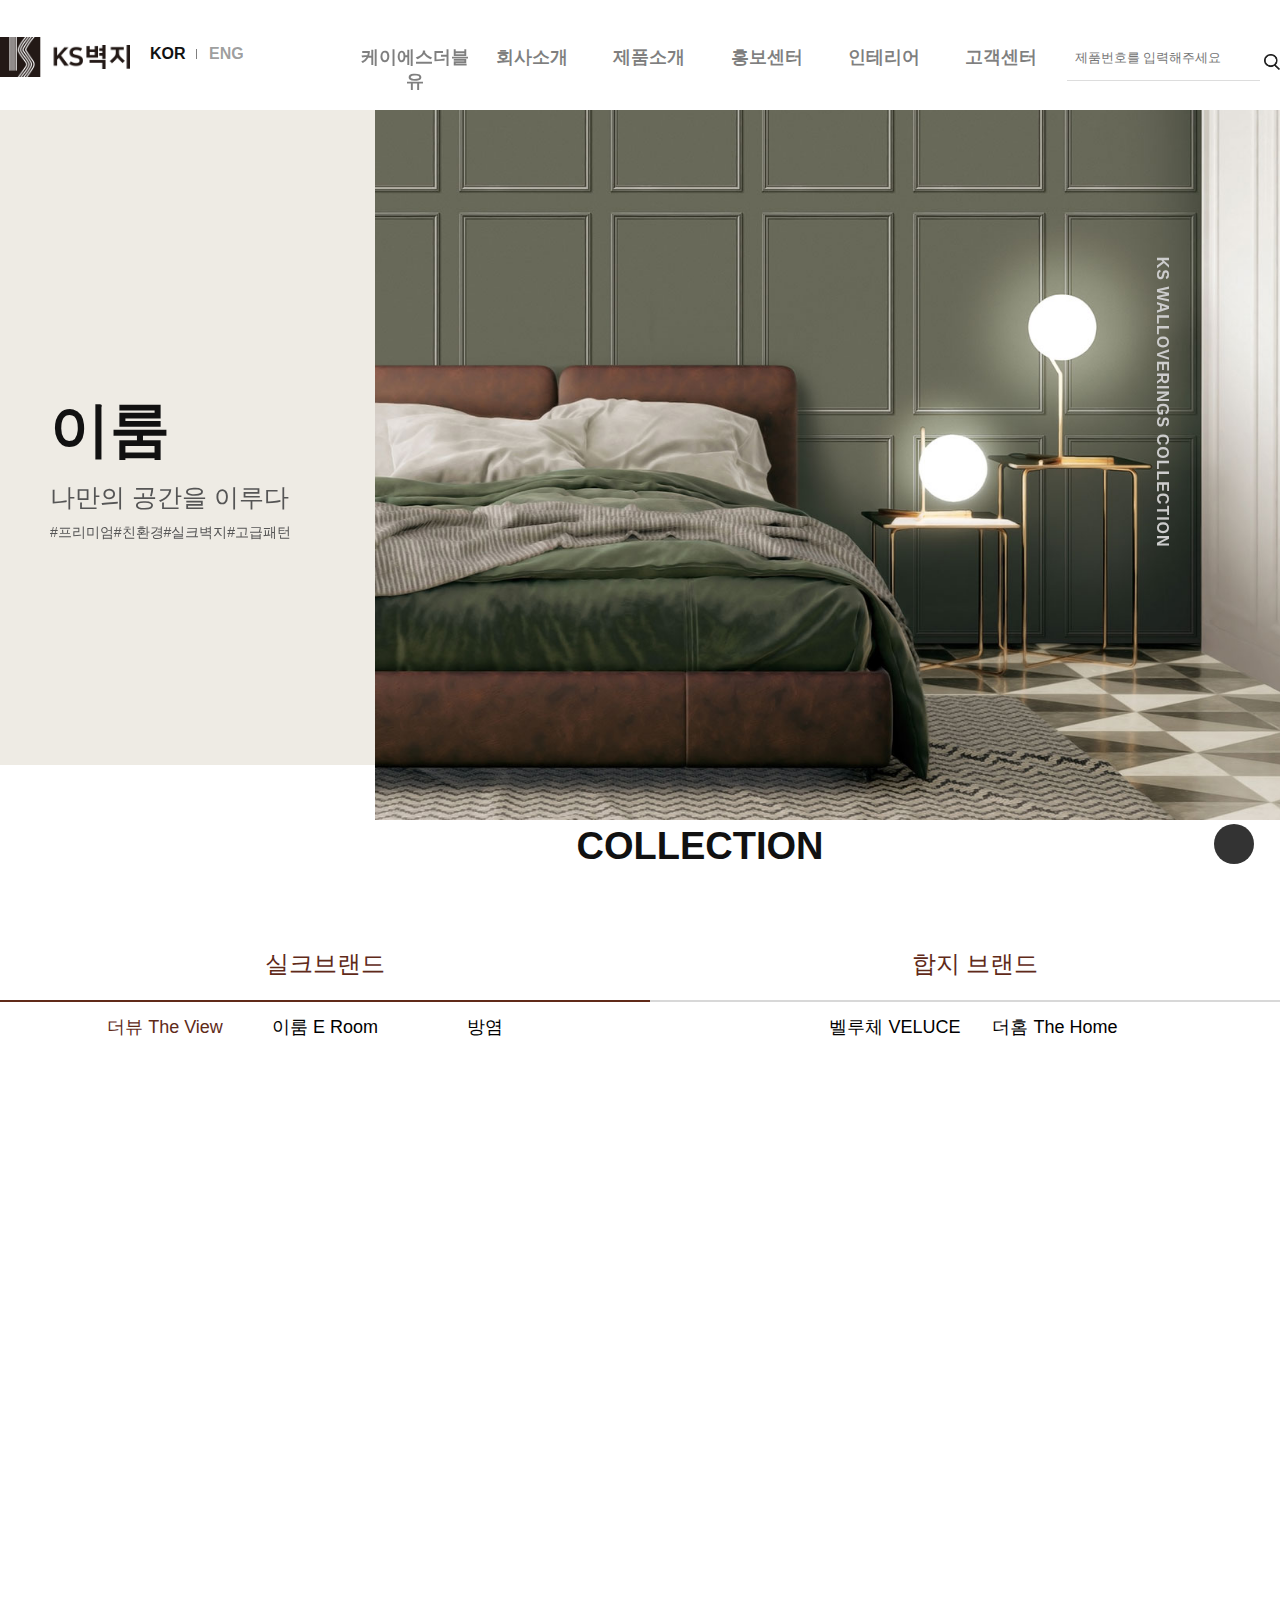
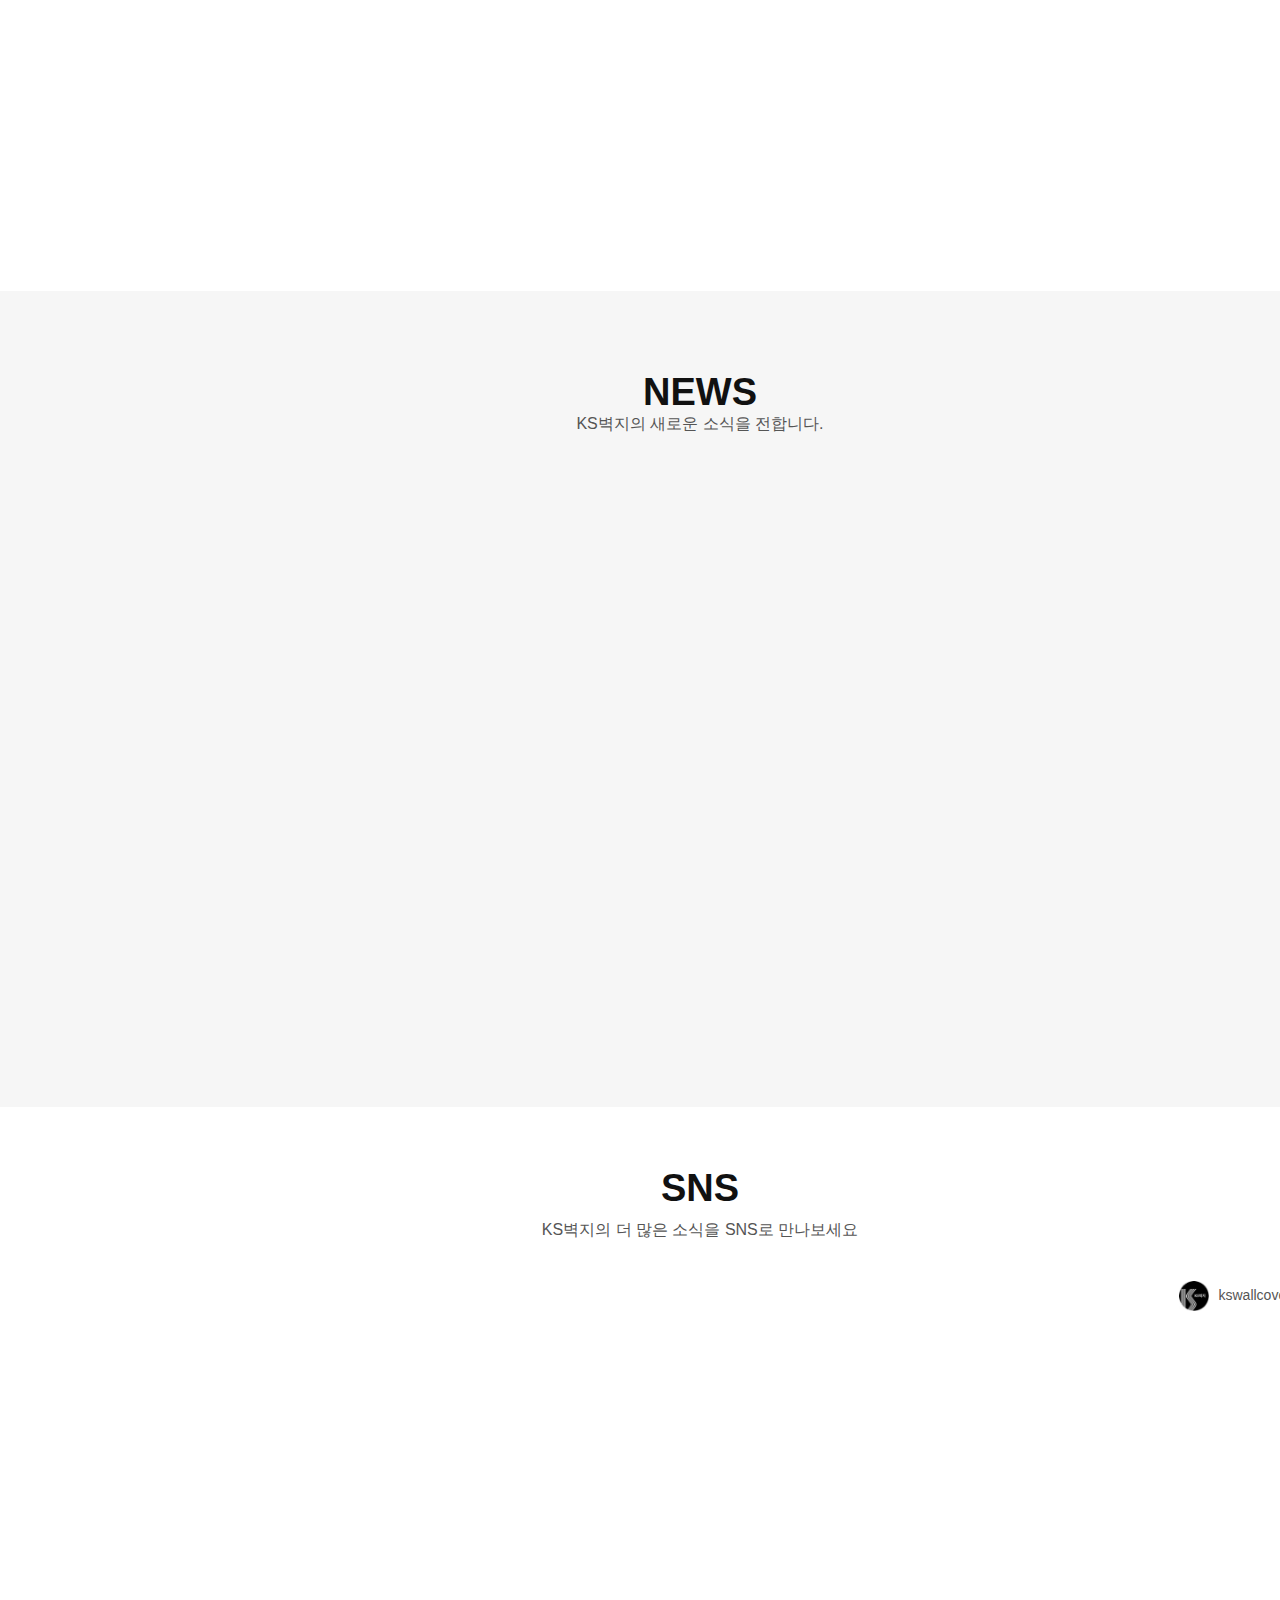
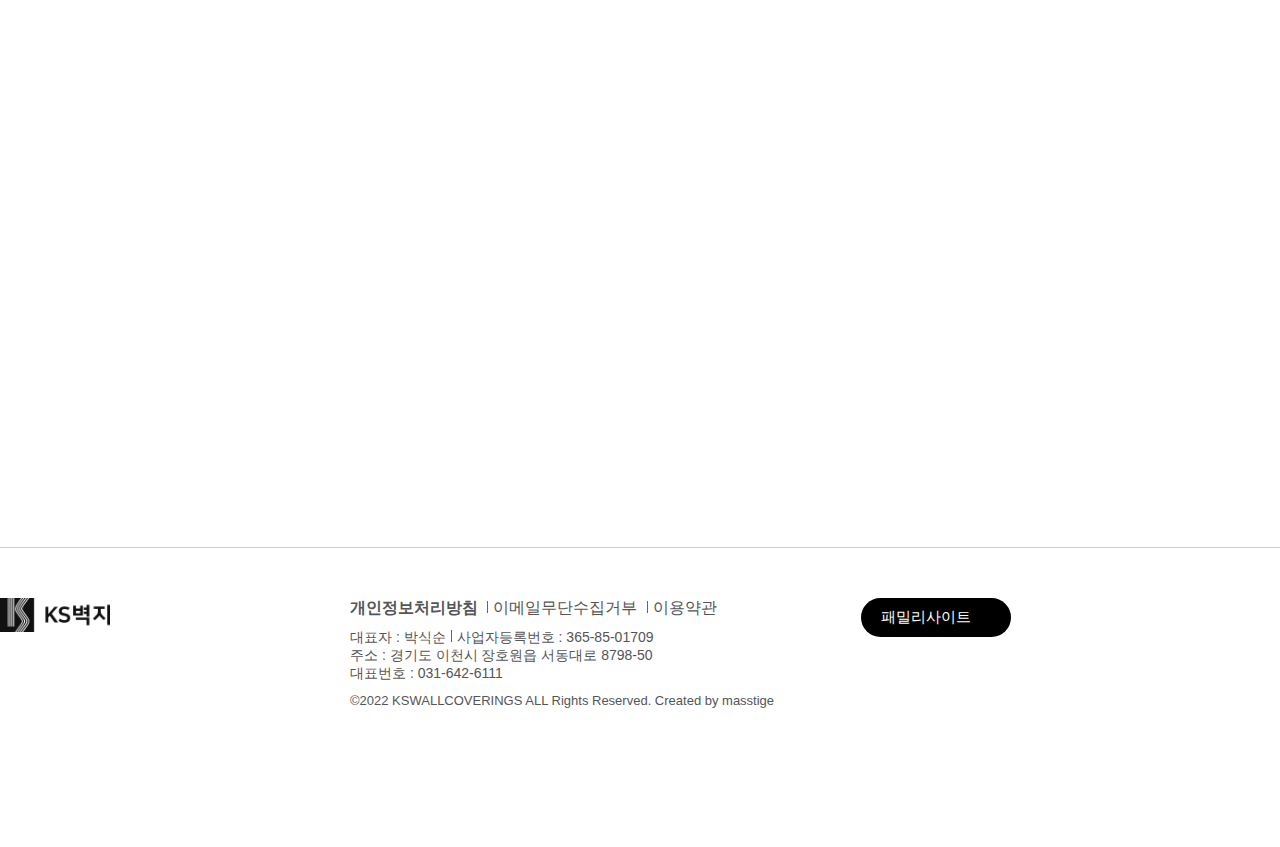
==== commit 1a70cebc: "메인페이지 반응형 수정" ====
--- a/index.html
+++ b/index.html
@@ -9,8 +9,8 @@
     <link rel="stylesheet" href="https://cdn.jsdelivr.net/npm/xeicon@2.3.3/xeicon.min.css">
     <link rel="stylesheet" href="https://cdn.jsdelivr.net/npm/swiper@9/swiper-bundle.min.css" />
     <link href="https://unpkg.com/aos@2.3.1/dist/aos.css" rel="stylesheet">
-    <link rel="stylesheet" href="css/ksb.css">
-    <link rel="stylesheet" href="css/tablet.css" media="all and (max-width: 640px)">
+    <link rel="stylesheet" href="css/index.css">
+    <link rel="stylesheet" href="css/index_640.css" media="all and (max-width: 640px)">
     
     <script src="https://ajax.googleapis.com/ajax/libs/jquery/3.7.0/jquery.min.js"></script>
     <script src="js/jquery-ui.min.js"></script>
--- a/css/index.css
+++ b/css/index.css
@@ -0,0 +1,198 @@
+@charset "utf-8";
+
+#wrap {font: 16px "Noto Sans KR",sans-serif; color: #555; position: relative;}
+
+.inner {width: 100%; }
+
+#wrap > button {position: fixed; right: 2%; bottom: 4%; width: 40px; height: 40px; border: none; background: #000; color: #fff; border-radius: 50%; opacity: 0.8;}
+#wrap > button a {display: block; width: 100%; height: 100%; margin-top: 12px;}
+
+.inner {width: 1400px; margin: 0 auto;}
+
+.tablet {display: none;}/*  모바일메뉴 */
+.tablet .sub02 {display: none;}/* 모바일 하위메뉴 */
+
+header {position: fixed; padding: 40px 0; width: 100%; height: 110px;  z-index: 55; box-sizing: border-box; }
+header:hover {background: #fff;}
+header .header012 {max-width: 1500px; margin: 0 auto;}
+header .hes {position: relative; float: left; width: 20%; }
+header .hes h1 {width: 130px; height: 40px; margin-top: -3px;}
+header .hes h1 a img {width: 100%; height: 100%;}
+header .hes .hes1 {position: absolute; top: 5px; left: 150px; font-weight: 800; color: rgba(0,0,0,0.4);}
+header .hes .hes1 .con {color: #111; margin-right: 8px;}
+header .hes .hes1 .con::after {display: inline-block; content: ''; width: 1px; height: 10px; background: rgba(0,0,0,0.5); margin-left: 10px;}
+
+header.on {background: #fff; border-bottom: 1px solid rgba(0,0,0,0.2);}
+
+
+
+header .gnb { float: left; width: 55%; z-index: 10; margin: -25px 0 0 100px;}
+header .gnb > li {position: relative; float: left; width: calc(100%/6); font-size: 18px; font-weight: 600; margin-top: 5px; text-align: center; color: rgba(0,0,0,0.5);}
+header .gnb > li:hover {color: #602a19; border-bottom: 3px solid #602a19;}
+header .gnb > li > a {display: block; padding: 25px 0 35px;}
+header .gnb li > ul {position: absolute; top: 20px; padding-top: 80px; box-sizing: border-box; z-index: 10; display: none; margin-left: -4px;}
+
+header .bgGnb {width: 100%; height: 350px; background: rgba(255,255,255,0.6); margin-top: -40px; display: none;}
+
+header .gnb li > ul > li {font-size: 16px; line-height: 2.5;}
+header .gnb li > ul > li {text-align: center; color: rgba(0,0,0,0.6);}
+header .gnb li > ul > li:hover {color: #602a19;}
+header .gnb li > ul > li > a {display: block; width: 150px;}
+
+
+/* 스와이퍼 */
+.mainSlideArea {position: relative; height: 85vh; background: #fff}
+.mainSlideArea .point-txt {position: absolute; top: 45%; right: 8.5%; transform: translateY(-30%); color: #ccc; font-weight: 600; z-index: 3; writing-mode: vertical-rl; text-orientation: sideways; letter-spacing: 1px;}
+.mainSlideArea:before {position: absolute; top: 0; left: 0; height: 100%; background: #eeebe4; width: 65%; content: '';}
+.mainSlideArea .inner1 {position: relative; overflow: hidden; width: 1500px; margin: 0 auto;  height: 820px;}
+.swiper.mainBg {position: absolute; top: 110px; right: 0; width: 100%; height: 800px;}
+
+.swiper.mainBg .swiper-wrapper {width: 1100px; height: 800px; }
+
+.swiper.mainBg .swiper-slide .swiperImg {float: right; width: 75%;  height: 710px;  background: no-repeat center bottom/cover;}
+.swiper.mainBg .swiper-slide.bg1 .swiperImg {background-image: url(../img/main01.jpg);}
+.swiper.mainBg .swiper-slide.bg2 .swiperImg {background-image: url(../img/main02.jpg);}
+.swiper.mainBg .swiper-slide.bg3 .swiperImg {background-image: url(../img/main03.jpg);}
+.swiper.mainBg .swiper-slide.bg4 .swiperImg {background-image: url(../img/main04.jpg);}
+
+/* --- */
+.mainSlideArea .bgAear {position: relative; height: 100%;}
+.mainSlideArea .bgAear .swiperText {position: absolute; left: 50px; top: 35%; font-size: 30px;}
+.mainSlideArea .swiper-slide .swiperText .BigText {font-size: 60px; font-weight: 600; color: #111; margin-bottom: 10px;}
+.mainSlideArea .swiper-slide .swiperText .middleText {font-size: 25px; margin-bottom: 10px;} 
+.mainSlideArea .swiper-slide .swiperText .smallText {font-size: 14px;}
+/* --- */
+
+
+.swiper.mainBg .swiperBtn {position: fixed; top: 40%; left: 20%; width: 20vw; z-index: 10; transform: translate(-50%, -50%);}
+
+header .btnArea {float: right; margin-top: -5px;}
+header .btnArea span {font-size: 25px;}
+header .btnArea span i {transform: translateY(8px);}
+.btnArea input {border: none; border-bottom: 1px solid #ddd; padding: 15px 8px; outline: none;}
+header .btnArea img {width: 16px; transform: translateY(8px);}
+header .btnArea .menu {display: none;}
+
+/* ---------------------------------------------- */
+h2 {margin: 60px 0; font-size: 38px; font-weight: 600; text-align: center; color: #111;}
+
+/* --- */
+/* tab */
+.tab > ul {display: flex;}
+
+.tab > ul > li > button {width: 650px; font-size: 24px; color: #602a19; border: none; border-bottom: 2px solid #d8d8d8; background: none; padding: 20px 0;}
+
+.tab > ul > li ul {display: flex; justify-content: center;}
+.tab > ul > li ul button {float: left; height: 50px; background: none;}
+
+.tab > ul > li.on > button {z-index: 2; border-bottom: 2px solid #602a19;}
+.tab > ul > li.on ul {display: flex; }
+
+.tab > ul > li ul li button {width: 160px; border: none; font-size: 18px; cursor: pointer;}
+.tab > ul > li ul li.on button {color: #602a19;}
+
+.tab_content {display: none;}
+.tab_content.on {display: block;}
+.tab_content.on > .on {display: block;}
+.tab_content.on > div {font-size: 40px; display: none;}
+ 
+.collArea {position: relative; margin-top: 30px; padding-bottom: 20px; box-sizing: border-box;}
+.collArea .mainAg {float: left; width: 50%;}
+.collArea .mainAg img {width: 100%; height: 650px;}
+.collArea .swiperBtn .naxt {position: absolute; top: 40%; left: 48%; padding: 10px 18px; border-radius: 50%; background: url(../img/main-right.png)no-repeat center rgba(96,42,25,0.8);}
+.collArea .swiperBtn .naxt::after {display: none;}
+
+.collText {float: right; width: 48%; padding: 70px 0 70px 40px; box-sizing: border-box;}
+.collText .topText h3 {font-size: 40px; color: #111; font-weight: 500; margin-bottom: 10px;}
+.collText .topText .BigT {font-size: 32px; color: #111; margin-bottom: 20px;}
+.collText .topText p {font-size: 18px; line-height: 1.5; color: rgba(0,0,0,0.5); margin-bottom: 40px;}
+
+.collText .topImg {margin-left: -10px; padding-top: 20px; box-sizing: border-box;}
+.collText .topImg p {margin-left: 10px; font-size: 15px; color: rgba(0,0,0,0.5);}
+.collText .topImg li {float: left; width: calc(100%/3 - 10px); margin-left: 10px;}
+.collText .topImg li img {display: block; width: 100%; height: 100%; margin-left: 10px;}
+.collText .btn_area {position: absolute; right: -20px; bottom: 10px; border-bottom: 2px solid #111; font-size: 16px;}
+.collText .btn_area span:hover {color: #602a19;}
+.collText .btn_area span {color: #111; }
+
+/* ---------------------------------- */
+#news {background: #f6f6f6; margin-top: 60px;  padding-bottom: 60px; box-sizing: border-box;}
+#news .newsHe {position: relative; padding: 20px 0 60px;}
+#news .newsHe .smallText {text-align: center; margin-top: -60px;}
+#news .newsHe .btn_area {position: absolute; bottom: 30px; right: -20px; }
+#news .newsHe .btn_area span {color: #111; font-size: 16px; border-bottom: 2px solid #111;}
+#news .newsHe .btn_area span:hover {color: #602a19;}
+
+#news .point {transition: all 1s;}
+#news .newsLeft {float: left; width: 49%;}
+#news .newsLeft li {overflow: hidden;}
+#news .newsLeft figure img {width: 190px; height: 180px; padding: 10px 0 10px 30px  ; box-sizing: border-box;}
+#news .newsLeft figure {float: left; width: 30%;}
+#news .newsLeft .Text {position: relative; float: left; width: 60%; height: 160px; padding: 30px 0 0 0; margin-left: 30px; box-sizing: border-box;}
+#news .newsLeft .Text h3 {color: #111; font-size: 18px; margin-bottom: 20px;} 
+
+#news .newsLeft .Text p {overflow: hidden; text-overflow: ellipsis; display: -webkit-box; -webkit-line-clamp: 2; -webkit-box-orient: vertical; font-size: 14px; color: rgba(0,0,0,0.6);}
+#news .newsLeft .Text .point {overflow: hidden; text-overflow: ellipsis; display: -webkit-box; -webkit-line-clamp: 1; -webkit-box-orient: vertical;}
+#news .newsLeft .Text time {position: absolute; left: 0; bottom: 0; font-size: 14px; color: rgba(0,0,0,0.4);}
+
+#news .newsRight {float: right; width: 48%;}
+#news .rightImg  {position: relative; overflow: hidden; height: 370px; width: 600px; }
+#news .rightImg img {position: absolute; top: -130px; width: 100%; }
+
+#news .rigthText {margin-top: 30px;}
+#news .rigthText .BigText {font-size: 22px; color: #111; font-weight: 600; margin-bottom: 30px;}
+#news .rigthText p {width: 600px; overflow: hidden; text-overflow: ellipsis; display: -webkit-box; -webkit-line-clamp: 2; -webkit-box-orient: vertical; font-size: 16px; color: rgba(0,0,0,0.6); margin-bottom: 20px;}
+#news .rigthText time {color: rgba(0,0,0,0.6); }
+
+/* --------------------- */
+
+#SNS {margin-bottom: 80px;}
+#SNS .snsHeader .smallTest {text-align: center; margin-top: -50px;}
+#SNS .snsHeader .follow {text-align: right; margin-top: 40px;}
+#SNS .snsHeader figure {display: inline-block; width: calc(100%/4);}
+#SNS .snsHeader figure img {height: 30px; vertical-align: middle;} 
+#SNS .snsHeader span {font-size: 14px; margin: 0 5px;}
+#SNS .snsHeader .pointFo {padding: 5px 10px; border: 1px solid #111; box-sizing: border-box; border-radius: 25px;} 
+
+#SNS .snsImg {overflow: hidden; margin-top: 30px; transition: all 1s; }
+#SNS .snsImg li{position: relative; float: left;  margin: 0 0 10px 10px; width: calc(100%/4 - 10px);}
+#SNS .snsImg li a {font-size: 0;}
+#SNS .snsImg li p {position: absolute; top: 50%; left: 50%; width: 300px; transform: translate(-50%, -50%);  color: rgba(255,255,255,0.9); font-size: 15px; text-align: center; opacity: 0; z-index: 10;}
+#SNS .snsImg li:hover p {opacity: 1;}
+
+#SNS .snsImg li figure {position: relative;}
+#SNS .snsImg li figure img {width: 100%; height: 100%;}
+#SNS .snsImg li:hover:before {position: absolute; top: 0; left: 0; width: 100%; height: 100%; background: #000; opacity: 0.6; content: ''; z-index: 10; }
+
+
+/* ----------------- */
+footer {position: relative; height: 300px; padding: 50px 0 30px 0; box-sizing: border-box; border-top: 1px solid rgba(0,0,0,0.2);}
+footer .footerLogo {float: left; width: 25%;}
+footer .footerLogo figure {width: 110px; height: 50px;}
+footer .footerLogo figure img {width: 100%;}
+footer .footerTxt {float: left; width: 50%;}
+footer .footerTxt .fotopTxt .point {display: inline-block; font-weight: 800;}
+footer .footerTxt .fotopTxt {margin-bottom: 10px;}
+footer .footerTxt .fotopTxt span {margin-left: 5px;}
+footer .footerTxt .fotopTxt span:before {display: inline-block; width: 1px; height: 12px; background: rgba(0,0,0,0.6); content: ''; margin-right: 5px;}
+
+footer .footerTxt .fomiTxt {font-size: 14px; margin-bottom: 10px;}
+footer .footerTxt .fomiTxt .point {margin-right: 5px;}
+footer .footerTxt .fomiTxt .point:after {display: inline-block; width: 1px; height: 12px; background: rgba(0,0,0,0.6); content: ''; margin-left: 5px;}
+footer .footerTxt .copy {font-size: 13px;}
+
+footer .sideContent {position: absolute; right: 21%; top: -85%;}
+footer .sideContent .sideBtn {position: relative; width: 410px; background: #ffffff; border: 1px solid #111; z-index: 10; padding: 30px; box-sizing: border-box; color: #333; display: none;}
+footer .sideContent .sideBtn h3 {margin-bottom: 10px; font-size: 18px; font-weight: 500; color: #111;}
+footer .sideContent .sideBtn .sideTxt {font-size: 16px; margin-bottom: 20px;}
+footer .sideContent .sideBtn .Affiliate ul {float: left; width: 50%;}
+footer .sideContent .sideBtn .Affiliate ul li {line-height: 1.8;}
+.sidclose {position: absolute; right: 0; top: 0; padding: 13px; background: #000; color: #fff; font-size: 20px; border: none;}
+.open {position: absolute; right: 21%; padding: 10px 20px; font-size: 15px; border: none; background: #000; color: #fff; border-radius: 30px;}
+.open i {padding-left: 20px;}
+
+
+
+
+
+
--- a/css/index_640.css
+++ b/css/index_640.css
@@ -0,0 +1,110 @@
+@charset "utf-8";
+@import url('fonts.css');
+@import url('all.min.css');
+
+#wrap {max-width: 100%; overflow: hidden; }
+#wrap > button {opacity: 0.8;}
+header {position: fixed; padding: 20px; height: 70px; box-sizing: border-box;}
+.inner {width: 100%; margin: 0 auto;}
+h2 {font-size: 35px;} 
+
+header .gnb {display: none;  }
+header .hes .hes1  {display: none;}
+header .hes h1 {background-size: 100px; margin: 0px 0 0 10px; }
+
+header .btnArea {margin-top: -15px;}
+header .btnArea span i {font-size: 25px; margin-right: 8px;}
+header .btnArea img {width: 25px; height: 25px;}
+header .btnArea .menu {position: relative; display: inline-block; margin-left: 10px; font-size: 30px; z-index: 10;}
+header .btnArea input {display: none;}
+
+/* .mainSlideArea */
+.mainSlideArea {max-width: 100%; height: 800px; overflow: hidden;}
+.mainSlideArea .point-txt {display: none;}
+.mainSlideArea .inner1  {overflow: hidden; width: 100%; height: 100%;}
+
+.mainSlideArea .bgAear .swiperText {display: block; left: 15px; top: -10px; }
+.mainSlideArea .bgAear .swiperText .BigText {font-size: 50px;}
+.mainSlideArea .swiper-slide .swiperText .middleText {line-height: 1.2;}
+.mainSlideArea:before {height: 50%; width: 100%;}
+
+.swiper.mainBg {position: absolute; top: 120px; left: 0; width: 100%; height: 700px;  margin: -5px; }
+.swiper.mainBg .swiper-wrapper { height: 400px; }
+.swiper.mainBg .swiper-slide .swiperImg {float: none; width: 100%; height: 550px; margin-top: 170px;}
+
+/* .collection */
+.collection {overflow: hidden; width: 100%;}
+
+.tab > ul {display: block; height: 300px;}
+.tab > ul > li {text-align: center; margin-bottom: 22px;}
+.tab > ul > li > button {width: 100%; font-size: 20px; font-weight: 600;}
+
+.tab > ul > li ul li button {width: 130px; font-size: 16px;}
+
+.collArea .mainAg {float: none; width: 100%; height: 600px;}
+.collArea .mainAg img {width: 100%; height: 100%;}
+.collArea .swiperBtn .naxt {left: 80%; top: 50%;}
+
+.collArea .collText {float: none; width: 100%; padding: 20px; box-sizing: border-box;}
+.collText .topText h3 {font-size: 30px;}
+.collText .topText .BigT {font-size: 28px;}
+.collText .topText p {color: rgba(0,0,0,0.8); font-size: 16px;}
+.collText .btn_area {right: 7%; bottom: -20px;}
+
+
+/* news */
+#news {overflow: hidden;}
+#news .newsHe .btn_area {right: 7%;}
+#news .newsRight {float: none; width: 100%;}
+
+#news .rightImg {width: 100%;}
+#news .rigthText {padding: 0 10px; margin-top: 45px;}
+#news .rigthText .BigText {font-size: 20px;}
+#news .rigthText p {width: 100%; margin-top: -20px; font-size: 15px;}
+#news .rigthText time {font-size: 14px;}
+#news .newsLeft {float: none; width: 100%; margin-top: 20px;}
+#news .newsLeft figure {width: 48%;}
+#news .newsLeft figure img {width: 100%; height: 100%; padding: 10px;}
+
+#news .newsLeft .Text {width: 50%; margin-left: 0;}
+
+/* sns */
+#SNS .snsHeader .smallTest {margin-top: -50px;}
+#SNS .snsImg li {width: calc(100%/2 - 10px); margin-left: 10px;}
+#SNS .snsImg li figure {width: 100%; height: 100%; }
+#SNS .snsImg li figure:hover:before {width: 270px; height: 100%;}
+#SNS .snsHeader figure {width: calc(100%/2);}
+
+/* footer */
+footer{overflow: hidden; }
+footer .footerLogo {float: none; width: 80px;} 
+footer .inner {padding: 0 20px; margin-top: -20px; box-sizing: border-box;}
+footer .footerTxt {width: 100%;}
+footer .footerTxt .fotopTxt {font-size: 14px;}
+footer .footerTxt .fomiTxt  {font-size: 12px;}
+footer .footerTxt .copy {font-size: 12px;}
+footer .siteBtn {font-size: 13px; padding: 8px 15px;}
+footer .sideContent {top: 30px; right: 10px;}
+footer .sideContent .sideBtn {top: -20px; width: 600px; height: 210px; padding: 20px;}
+footer .sideContent .sideBtn .sideTxt {font-size: 14px;}
+footer .sideContent .sideBtn .Affiliate ul {font-size: 14px;}
+
+.open {right: 10px; bottom: 30px; padding: 10px 20px; font-size: 13px;}
+
+/* menu */
+header .tablet {display: none;}
+header .tablet .menu01 { position: fixed; top: 0; right: 0; width: 80%; height: 1000px; background: #ffffff; z-index: 50;}
+
+.tablet .menu01 .tabletHeader {position: relative; height: 50px; padding: 10px; border-bottom: 1px solid rgba(0,0,0,0.2);}
+.tablet .menu01 .tabletHeader .moLogo {float: left; background: url(../img/logo-m.png) no-repeat; margin-top: 5px; width: 120px; height: 40px; background-size: 120px;}
+.tablet .menu01 .tabletHeader .hes2 {float: left; margin:  13px 0 0 20px; font-size: 14px; font-weight: 500;}
+.tablet .menu01 .tabletHeader .hes2 span {margin-left: 5px; color: rgba(0,0,0,0.4);}
+.tablet .menu01 .tabletHeader .hes2 span:last-child {vertical-align: middle; font-size: 20px; margin-top: 50px; color: #000;}
+.tablet .menu01 .tabletHeader .hes2 .con:after {display: inline-block; content: ''; width: 1px; height: 10px; background: rgba(0,0,0,0.5); margin-left: 10px;}
+.tablet .menu01 .tabletHeader .hes2 .con {color: #000;}
+.tablet .menu01 .tabletHeader .close {float: right; width: 10%; font-size: 30px; text-align: center;}
+
+.tablet .menu01 .gnb02 > li {overflow: hidden; color: #333; border-bottom: 1px solid rgba(0,0,0,0.2); padding: 13px;}
+.tablet .menu01 .gnb02 > li i {float: right; font-size: 22px;}
+
+
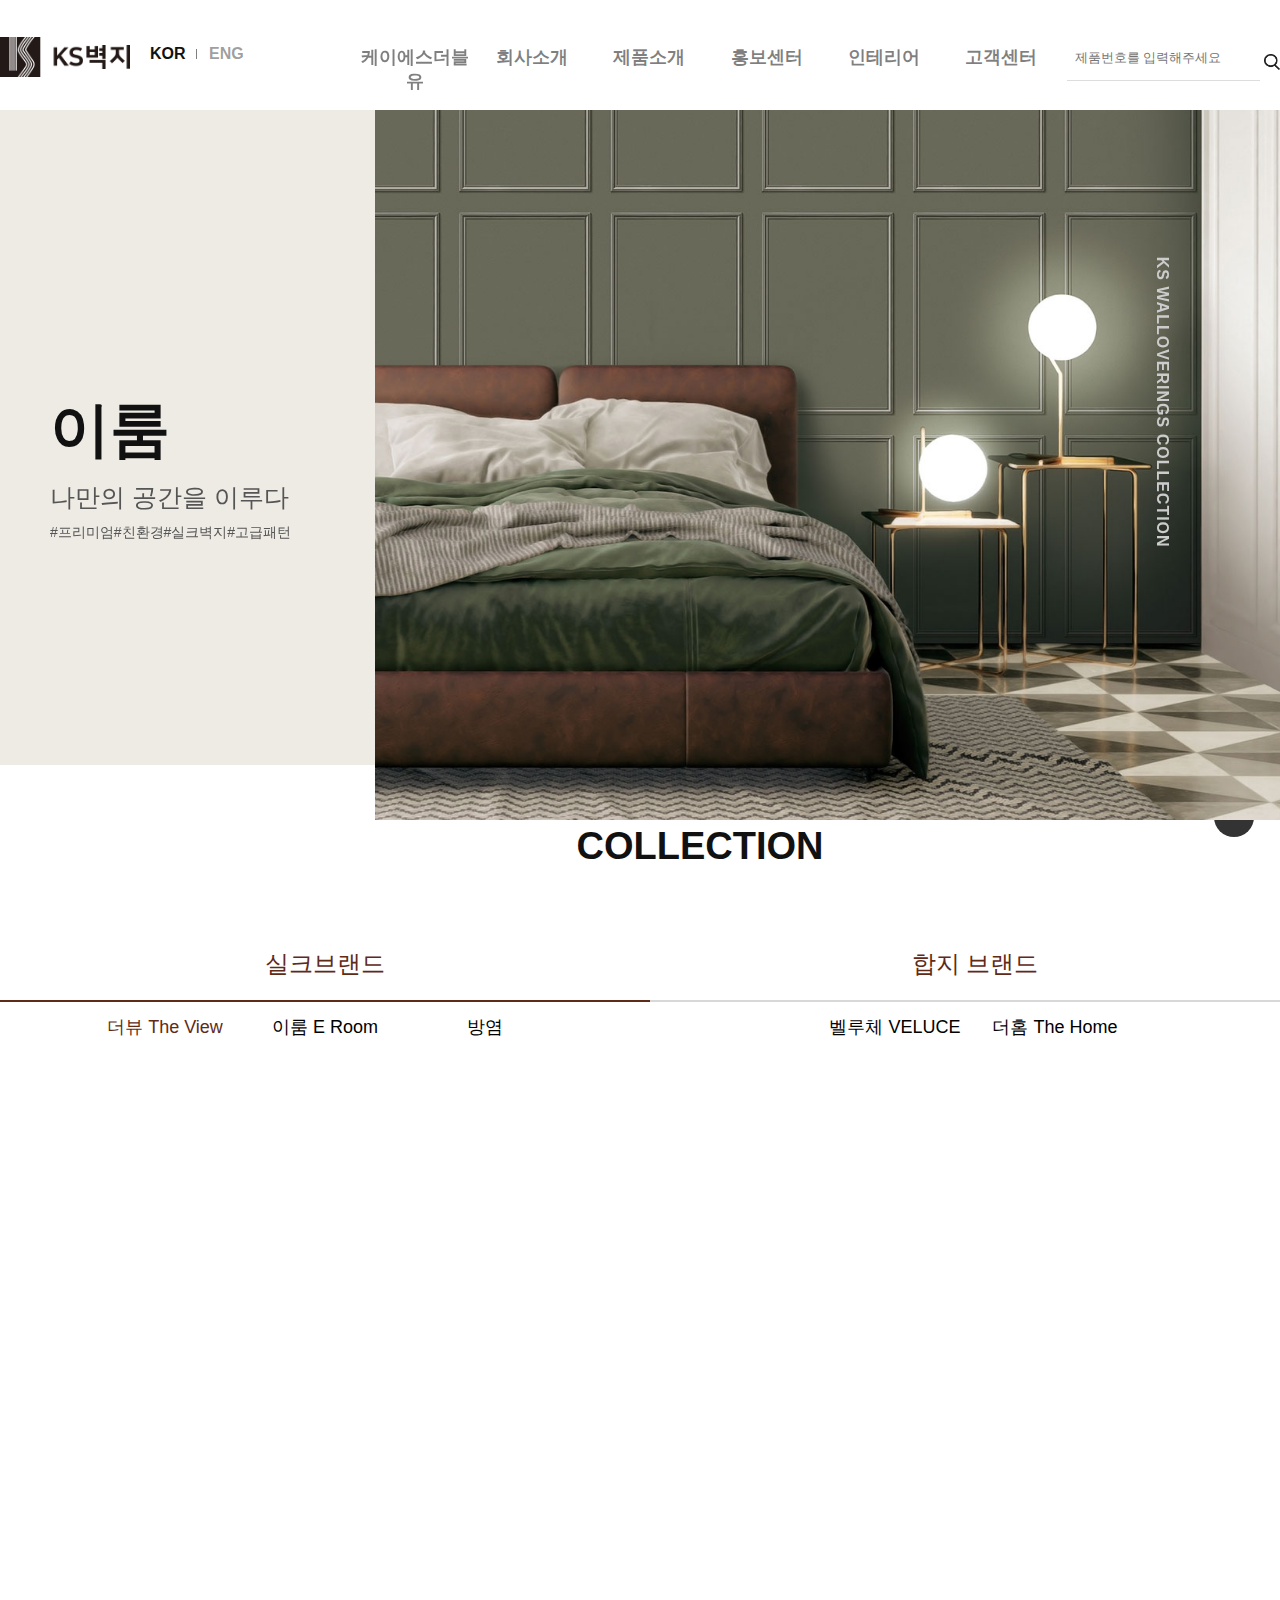
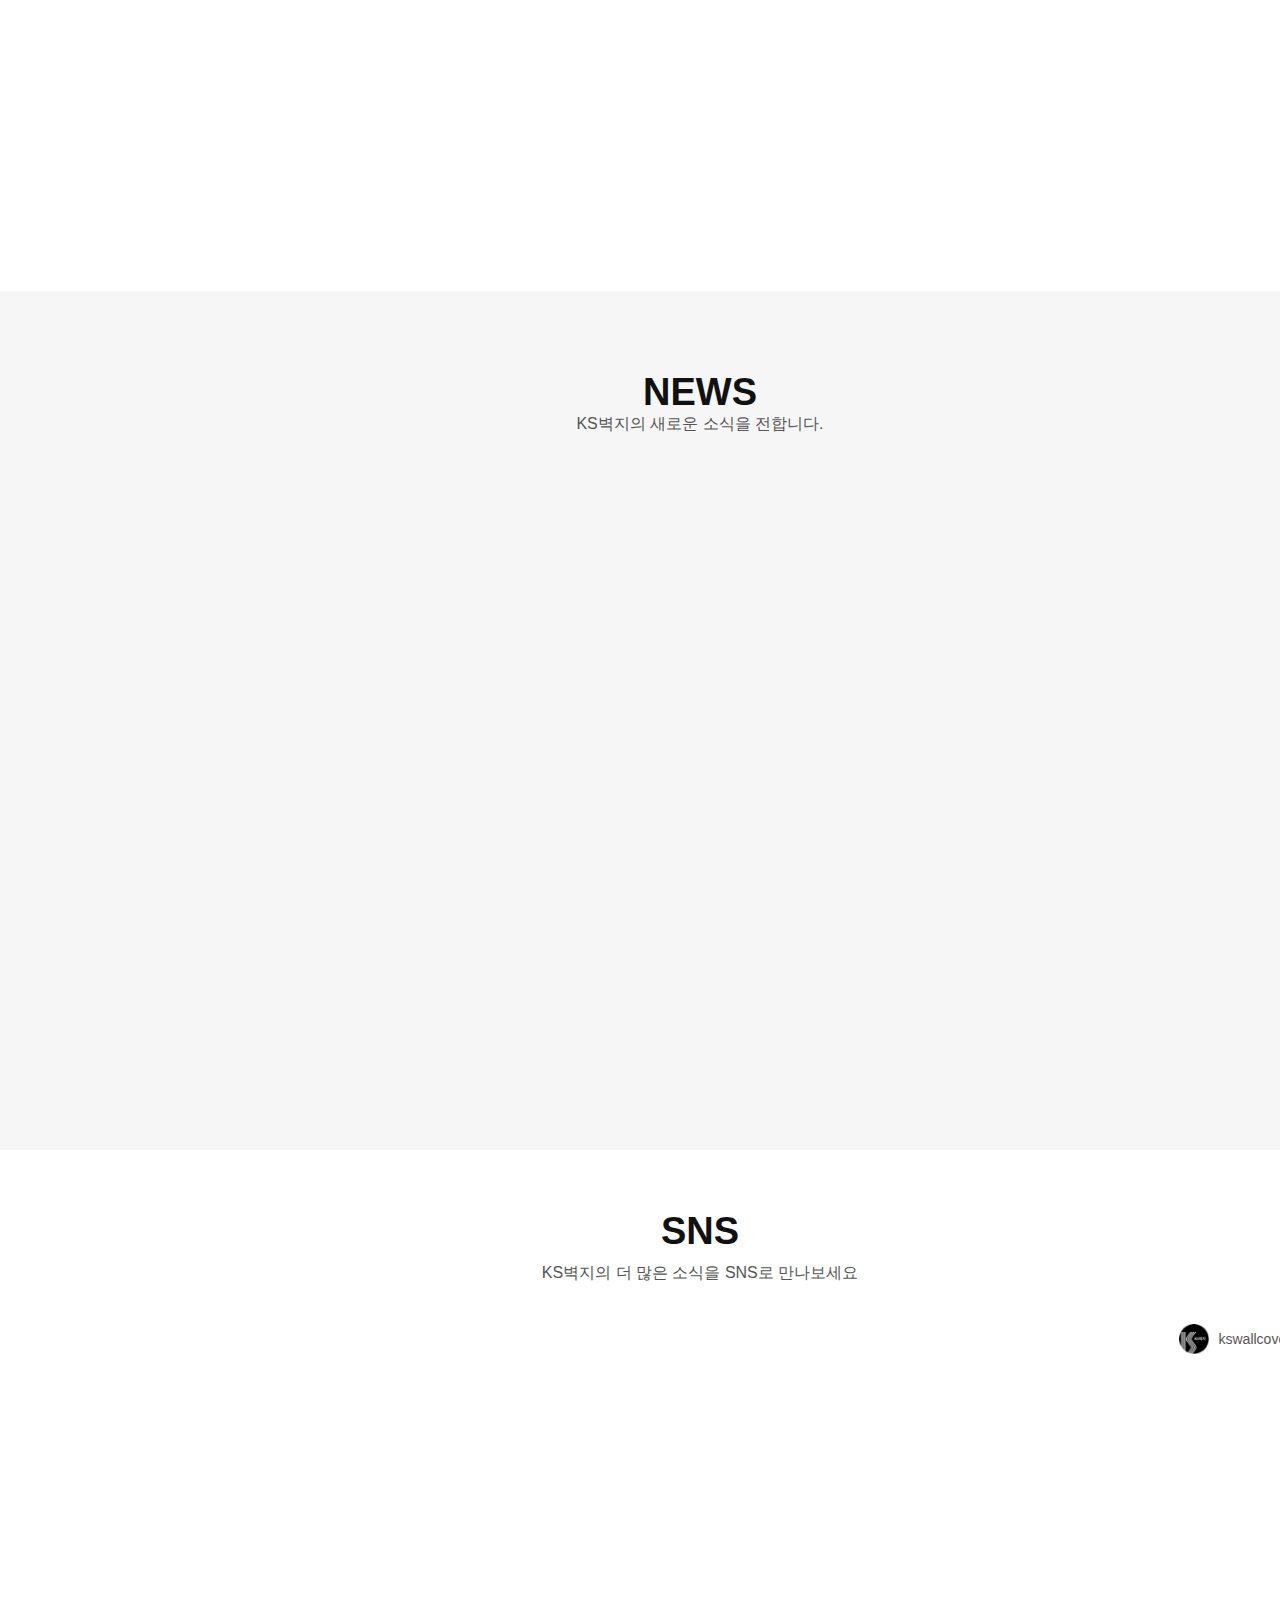
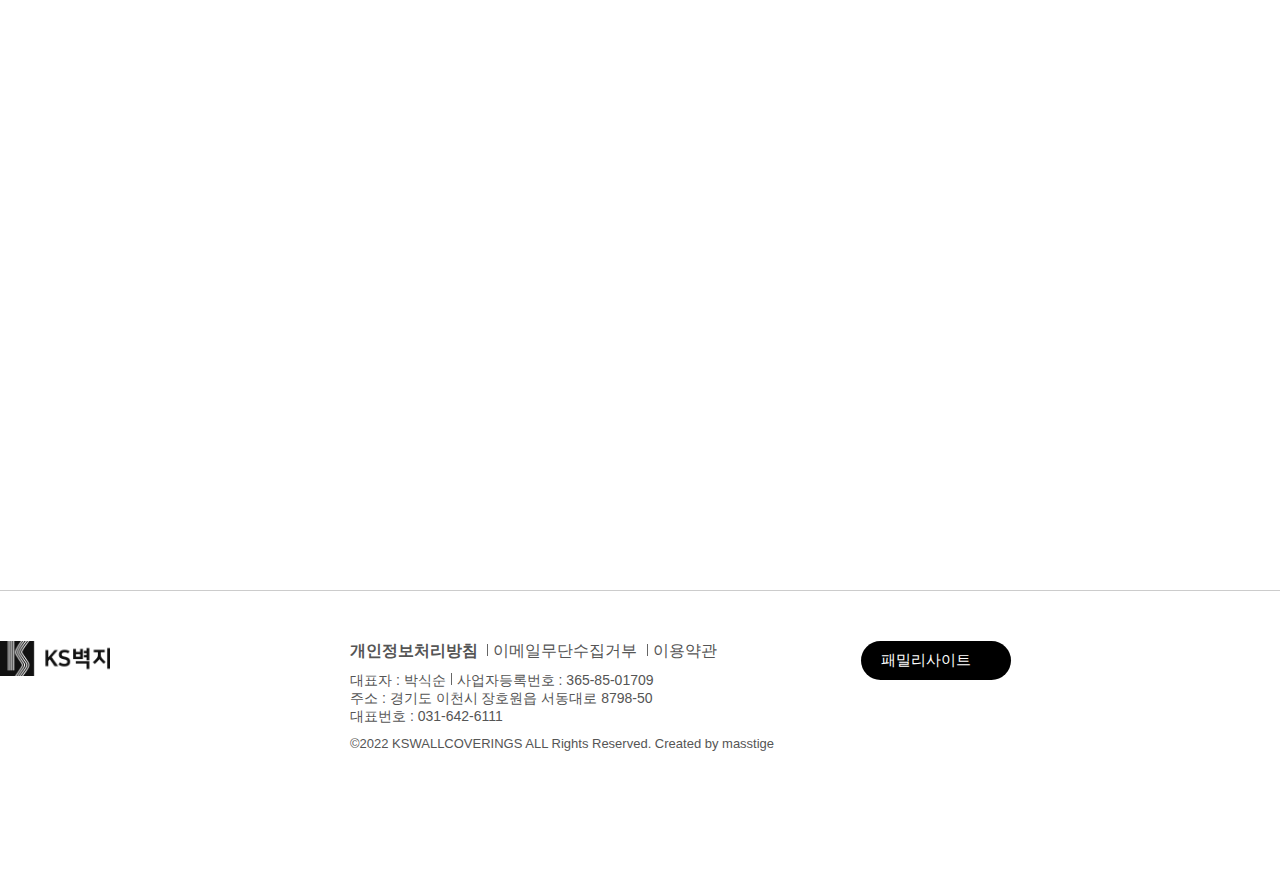
==== commit a4380528: "ks벽지 모바일 수정" ====
--- a/index.html
+++ b/index.html
@@ -103,11 +103,9 @@
             <div class="tablet">
                 <div class="menu01">
                     <div class="tabletHeader clear">
-                        <p class="moLogo">
-                            <a href="#">
-                                <span class="blind">LOGO</span>
-                            </a>
-                        </p>
+                        <a href="index.html" class="moLogo">
+                            <span class="blind">LOGO</span>
+                        </a>
                         <div class="hes2">
                             <span class="con"><a href="#">KOR</a></span>
                             <span><a href="#">ENG</a></span>
@@ -499,7 +497,7 @@
                     <div class="newsRight">
                         <a href="#">
                             <div class="rightImg">
-                                <img src="img/event.jpg" alt="벨라필콘서트쾨이어 제10회 정기연주회">
+                                <img src="img/event01.png" alt="벨라필콘서트쾨이어 제10회 정기연주회">
                             </div>
                             <div class="rigthText">
                                 <p class="BigText">벨라필콘서트과이어 제10회 정기연주회 후원</p>
@@ -563,7 +561,7 @@
                         <span class="pointFo"><a href="">팔로우</a></span>
                     </div>
                 </div>
-                <ul class="snsImg class "  data-aos="zoom-out" data-aos="zoom-out"ㄴ>
+                <ul class="snsImg class "  data-aos="zoom-out" data-aos="zoom-out">
                     <li>
                         <a href="#">
                             <figure>
--- a/css/index.css
+++ b/css/index.css
@@ -4,7 +4,7 @@
 
 .inner {width: 100%; }
 
-#wrap > button {position: fixed; right: 2%; bottom: 4%; width: 40px; height: 40px; border: none; background: #000; color: #fff; border-radius: 50%; opacity: 0.8;}
+#wrap > button {position: fixed; right: 2%; bottom: 7%; width: 40px; height: 40px; border: none; background: #000; color: #fff; border-radius: 50%; opacity: 0.8;}
 #wrap > button a {display: block; width: 100%; height: 100%; margin-top: 12px;}
 
 .inner {width: 1400px; margin: 0 auto;}
@@ -95,7 +95,7 @@
 .tab_content.on {display: block;}
 .tab_content.on > .on {display: block;}
 .tab_content.on > div {font-size: 40px; display: none;}
- 
+
 .collArea {position: relative; margin-top: 30px; padding-bottom: 20px; box-sizing: border-box;}
 .collArea .mainAg {float: left; width: 50%;}
 .collArea .mainAg img {width: 100%; height: 650px;}
@@ -136,8 +136,8 @@
 #news .newsLeft .Text time {position: absolute; left: 0; bottom: 0; font-size: 14px; color: rgba(0,0,0,0.4);}
 
 #news .newsRight {float: right; width: 48%;}
-#news .rightImg  {position: relative; overflow: hidden; height: 370px; width: 600px; }
-#news .rightImg img {position: absolute; top: -130px; width: 100%; }
+#news .rightImg  {width: 100%;}
+#news .rightImg img {width: 100%; }
 
 #news .rigthText {margin-top: 30px;}
 #news .rigthText .BigText {font-size: 22px; color: #111; font-weight: 600; margin-bottom: 30px;}
--- a/css/index_640.css
+++ b/css/index_640.css
@@ -14,7 +14,7 @@
 
 header .btnArea {margin-top: -15px;}
 header .btnArea span i {font-size: 25px; margin-right: 8px;}
-header .btnArea img {width: 25px; height: 25px;}
+header .btnArea img {width: 21px; height: 21px;}
 header .btnArea .menu {position: relative; display: inline-block; margin-left: 10px; font-size: 30px; z-index: 10;}
 header .btnArea input {display: none;}
 
@@ -64,16 +64,19 @@
 #news .rigthText time {font-size: 14px;}
 #news .newsLeft {float: none; width: 100%; margin-top: 20px;}
 #news .newsLeft figure {width: 48%;}
-#news .newsLeft figure img {width: 100%; height: 100%; padding: 10px;}
+#news .newsLeft figure img {width: 100%; height: 100%; padding: 30px; box-sizing: border-box;}
 
-#news .newsLeft .Text {width: 50%; margin-left: 0;}
+#news .newsLeft .Text {width: 45%; height: 170px; margin-left: 20px;}
+#news .newsLeft .Text h3 {font-size: 16px; margin-bottom: 10px;}
+#news .newsLeft .Text p P {font-size: 14px;}
 
 /* sns */
 #SNS .snsHeader .smallTest {margin-top: -50px;}
-#SNS .snsImg li {width: calc(100%/2 - 10px); margin-left: 10px;}
+#SNS .snsImg li {width: calc(100%/2 - 10px); margin: 5px;}
 #SNS .snsImg li figure {width: 100%; height: 100%; }
 #SNS .snsImg li figure:hover:before {width: 270px; height: 100%;}
 #SNS .snsHeader figure {width: calc(100%/2);}
+#SNS .snsHeader .pointFo {padding: 5px 8px;}
 
 /* footer */
 footer{overflow: hidden; }
@@ -85,7 +88,7 @@
 footer .footerTxt .copy {font-size: 12px;}
 footer .siteBtn {font-size: 13px; padding: 8px 15px;}
 footer .sideContent {top: 30px; right: 10px;}
-footer .sideContent .sideBtn {top: -20px; width: 600px; height: 210px; padding: 20px;}
+footer .sideContent .sideBtn {top: -20px; width: 100%; height: 220px; padding: 20px; box-sizing: border-box;}
 footer .sideContent .sideBtn .sideTxt {font-size: 14px;}
 footer .sideContent .sideBtn .Affiliate ul {font-size: 14px;}
 
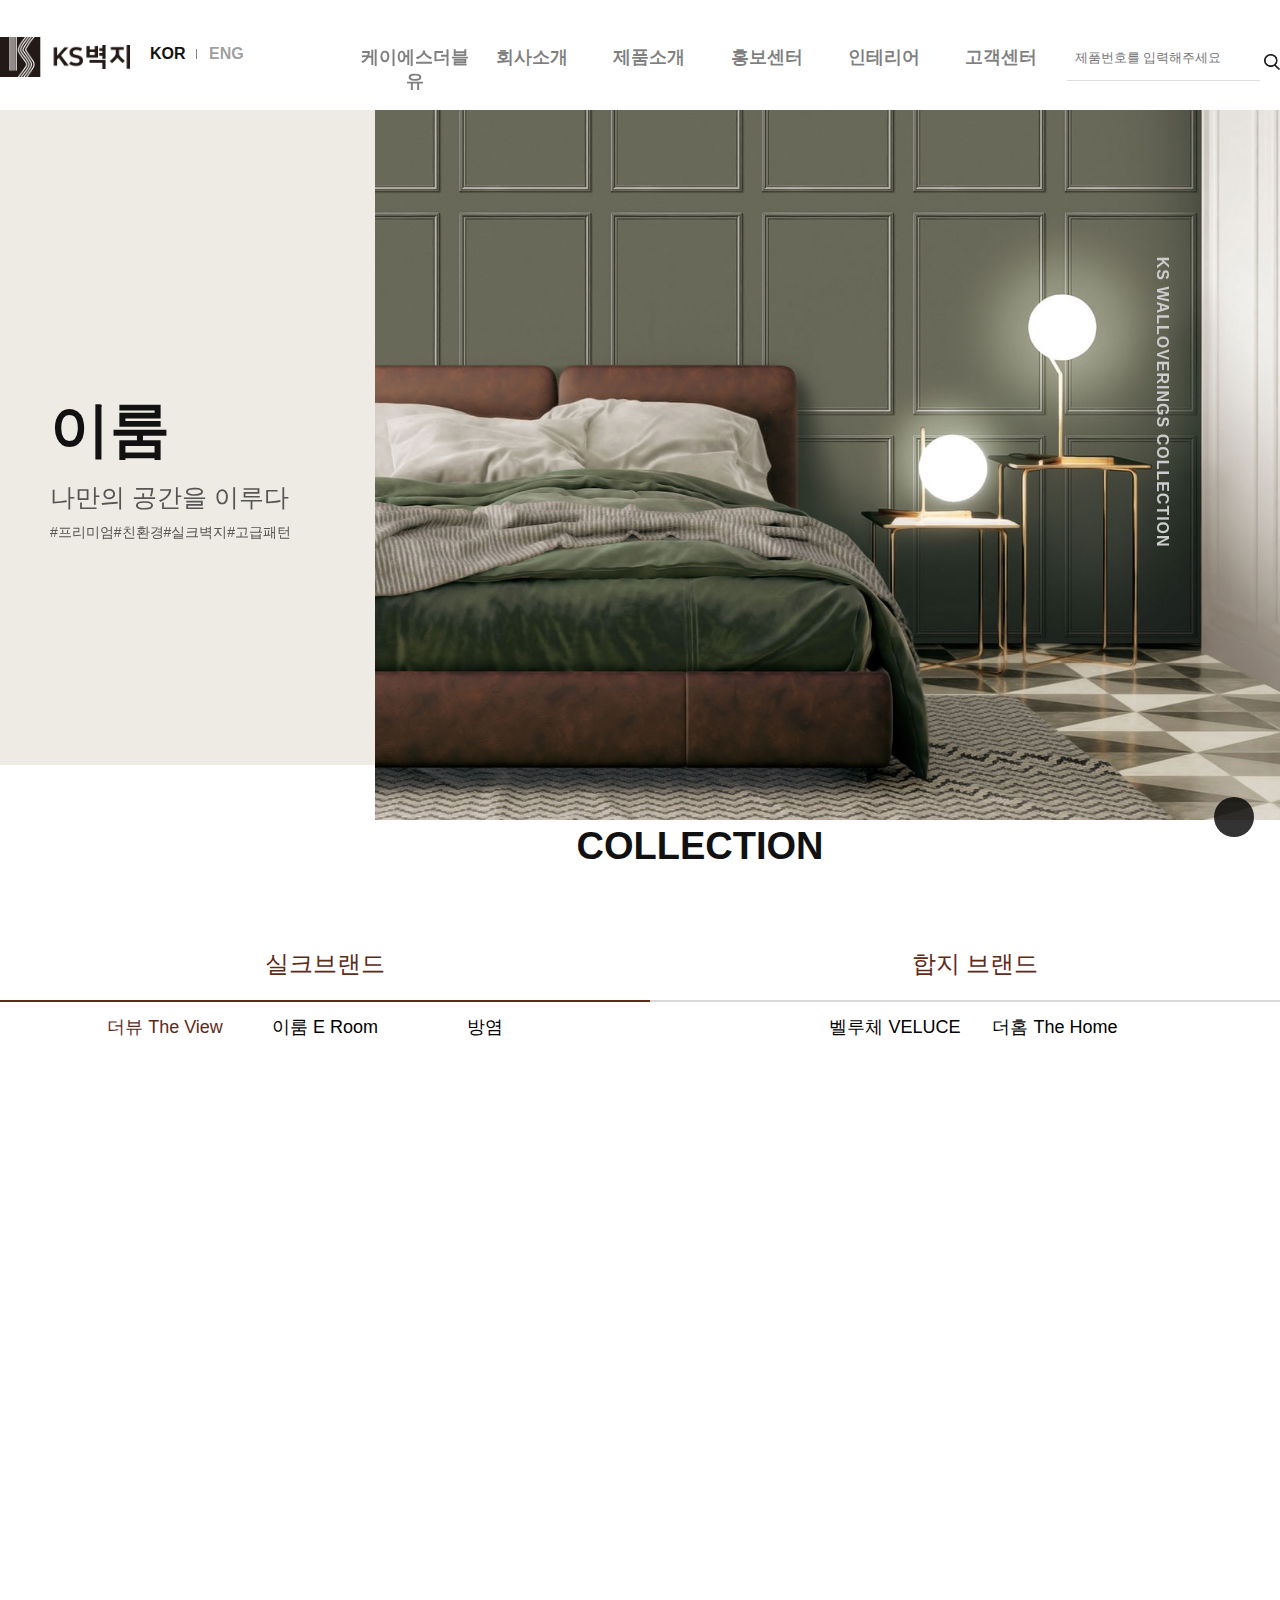
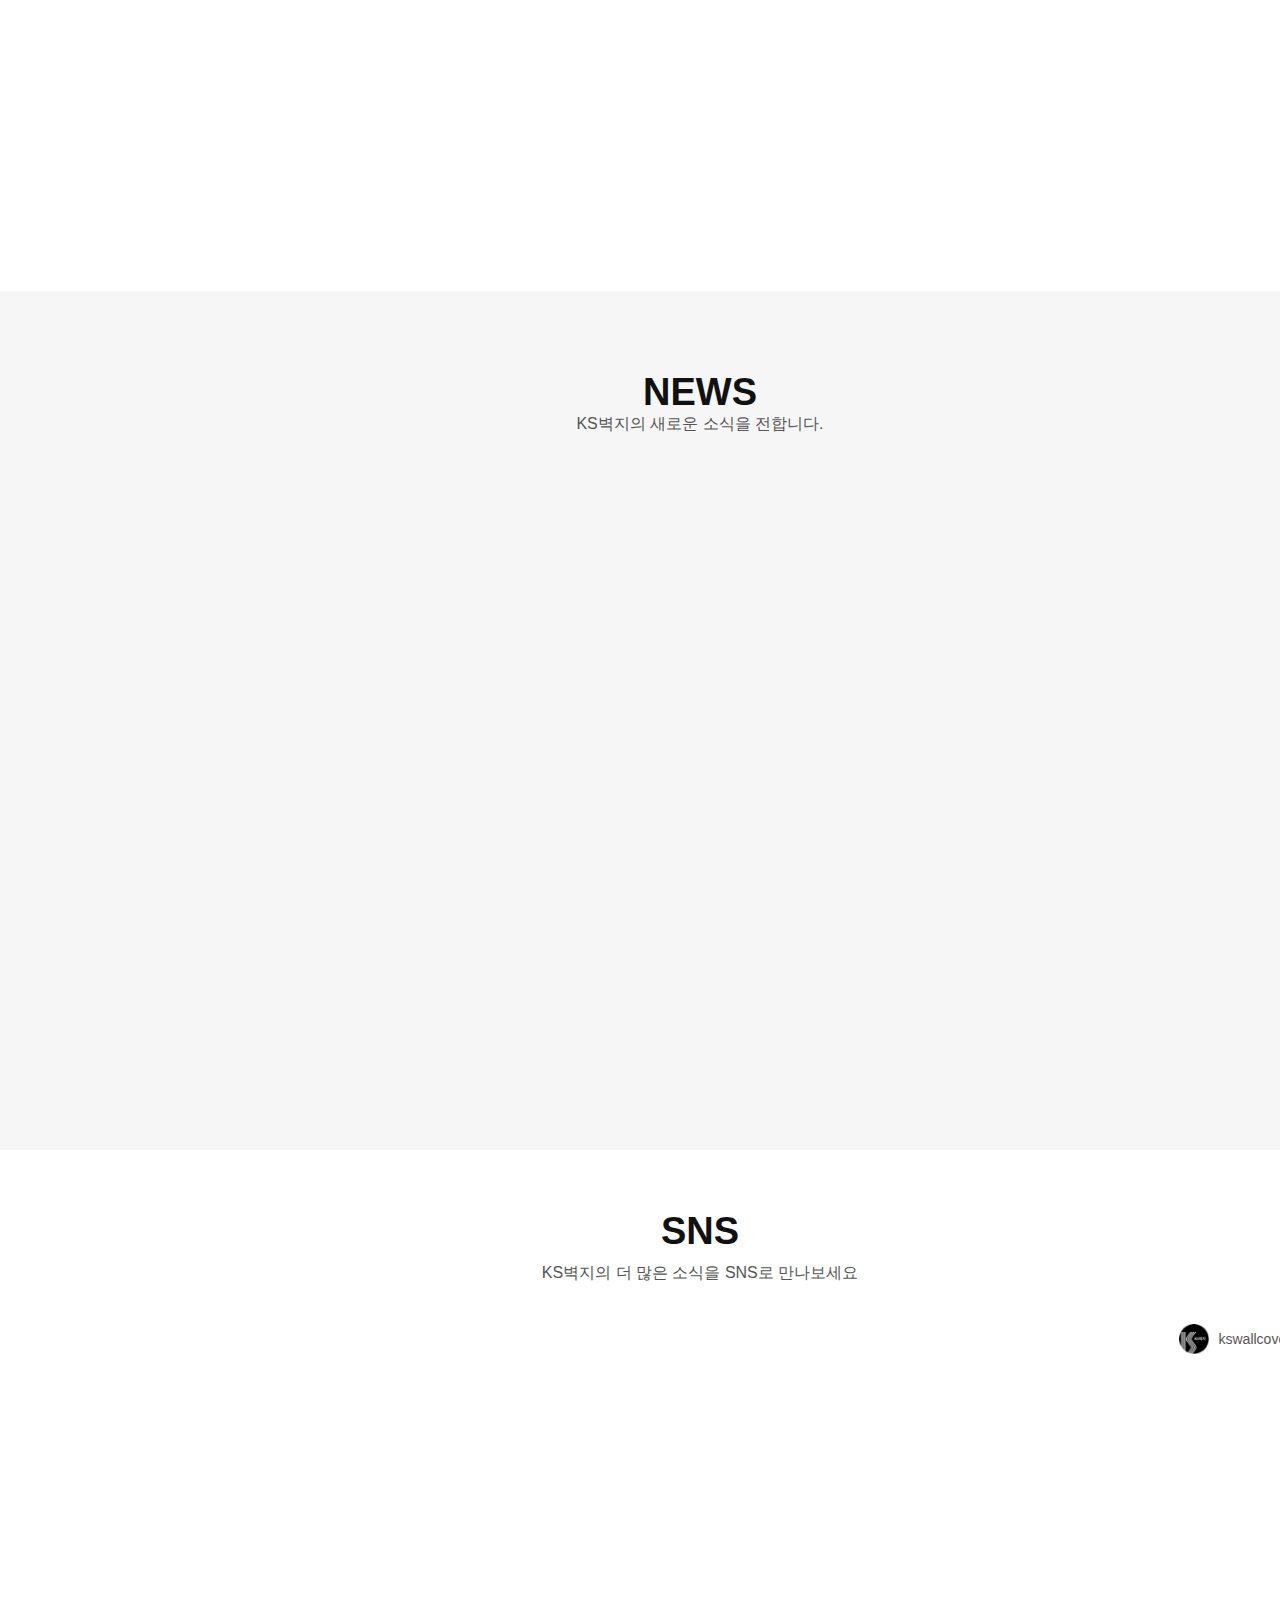
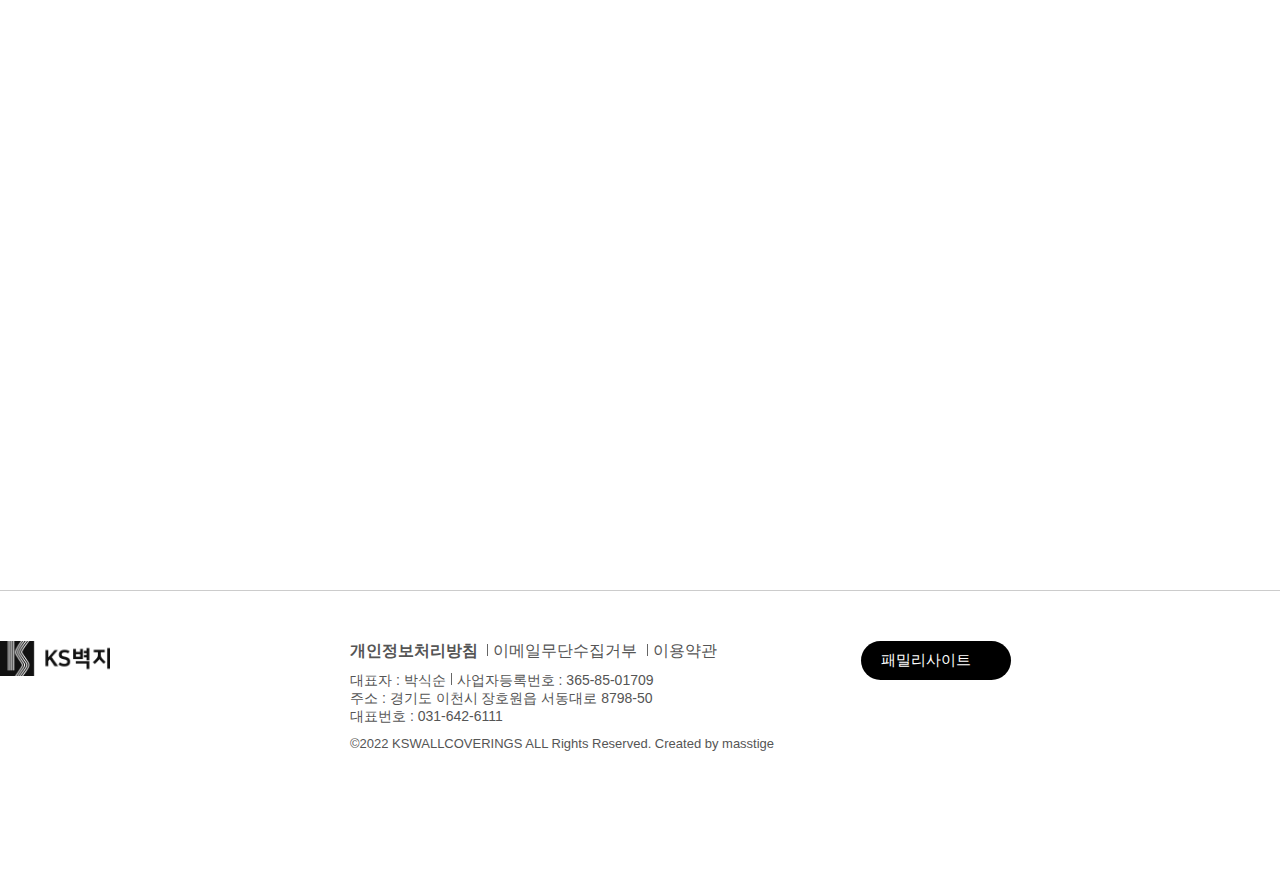
==== commit 899c37a3: "전체수정" ====
--- a/index.html
+++ b/index.html
@@ -25,12 +25,12 @@
                 <div class="hes clear">
                     <h1>
                         <a href="index.html">
-                            <img src="img/logo.png" alt="">
+                            <img src="img/logo.png" alt="로고">
                         </a>
                     </h1>
                     <div class="hes1">
-                        <span class="con"><a href="#">KOR</a></span>
-                        <span><a href="#">ENG</a></span>
+                        <span class="con"><a href="javascript:;">KOR</a></span>
+                        <span><a href="javascript:;">ENG</a></span>
                     </div>
                 </div>
                 <nav>
@@ -45,56 +45,56 @@
                             <a href="kssub02.html">회사소개</a>
                             <ul class="sub">
                                 <li><a href="kssub02.html">회사소개</a></li>
-                                <li><a href="#">CEO 인삿말</a></li>
-                                <li><a href="#">LOGO 소개</a></li>
-                                <li><a href="#">채용정보</a></li>
-                                <li><a href="#">위치안내</a></li>
+                                <li><a href="javascript:;">CEO 인삿말</a></li>
+                                <li><a href="javascript:;">LOGO 소개</a></li>
+                                <li><a href="javascript:;">채용정보</a></li>
+                                <li><a href="javascript:;">위치안내</a></li>
                             </ul>
                         </li>
                         <li>
                             <a href="kssub03.html">제품소개</a>
                             <ul class="sub">
                                 <li><a href="kssub03.html">제품소개</a></li>
-                                <li><a href="#">실크 브랜드</a></li>
-                                <li><a href="#">합지 브랜드</a></li>
+                                <li><a href="javascript:;">실크 브랜드</a></li>
+                                <li><a href="javascript:;">합지 브랜드</a></li>
                             </ul>
                         </li>
                         <li>
                             <a href="kssub04.html">홍보센터</a>
                             <ul class="sub">
                                 <li><a href="kssub04.html">인증 및 수상</a></li>
-                                <li><a href="#">뉴스 및 언론홍보</a></li>
-                                <li><a href="#">SNS</a></li>
-                                <li><a href="#">이벤트</a></li>
-                            </ul>
-                        </li>
-                        <li>
-                            <a href="#">인테리어</a>
+                                <li><a href="javascript:;">뉴스 및 언론홍보</a></li>
+                                <li><a href="javascript:;">SNS</a></li>
+                                <li><a href="javascript:;">이벤트</a></li>
+                            </ul>
+                        </li>
+                        <li>
+                            <a href="javascript:;">인테리어</a>
                             <ul class="sub">
-                                <li><a href="#">시공사례</a></li>
-                                <li><a href="#">인테리어</a></li>
-                                <li><a href="#">스타일링</a></li>
+                                <li><a href="javascript:;">시공사례</a></li>
+                                <li><a href="javascript:;">인테리어</a></li>
+                                <li><a href="javascript:;">스타일링</a></li>
                             </ul>
                         </li>
                         <li>
                             <a href="kssub05.html">고객센터</a>
                             <ul class="sub">
                                 <li><a href="kssub05.html">1:1문의</a></li>
-                                <li><a href="#">공지사항</a></li>
-                                <li><a href="#">디자인상담</a></li>
-                                <li><a href="#">대리점 찾기</a></li>
+                                <li><a href="javascript:;">공지사항</a></li>
+                                <li><a href="javascript:;">디자인상담</a></li>
+                                <li><a href="javascript:;">대리점 찾기</a></li>
                             </ul>
                         </li>
                     </ul>
                 </nav>
                 <div class="btnArea">
                     <span>
-                        <a href="#"><i class="xi-heart-o"></i></a>
+                        <a href="javascript:;"><i class="xi-heart-o"></i></a>
                     </span>
                     <input type="text" placeholder="제품번호를 입력해주세요">
                     <img src="img/search-icon.png" alt="">
                     <span class="menu">
-                        <a href="#"><i class="xi-bars" ></i></a>
+                        <a href="javascript:;"><i class="xi-bars" ></i></a>
                     </span>
                 </div>
             </div>
@@ -107,10 +107,10 @@
                             <span class="blind">LOGO</span>
                         </a>
                         <div class="hes2">
-                            <span class="con"><a href="#">KOR</a></span>
-                            <span><a href="#">ENG</a></span>
+                            <span class="con"><a href="javascript:;">KOR</a></span>
+                            <span><a href="javascript:;">ENG</a></span>
                             <span>
-                                <a href="#"><i class="xi-heart-o"></i></a>
+                                <a href="javascript:;"><i class="xi-heart-o"></i></a>
                             </span>
                         </div>
                         <div class="close">
@@ -129,10 +129,10 @@
                                 <a href="kssub02.html">회사소개</a>
                                 <ul class="sub02">
                                     <li><a href="kssub02.html">회사소개</a></li>
-                                    <li><a href="#">CEO 인삿말</a></li>
-                                    <li><a href="#">LOGO 소개</a></li>
-                                    <li><a href="#">채용정보</a></li>
-                                    <li><a href="#">위치안내</a></li>
+                                    <li><a href="javascript:;">CEO 인삿말</a></li>
+                                    <li><a href="javascript:;">LOGO 소개</a></li>
+                                    <li><a href="javascript:;">채용정보</a></li>
+                                    <li><a href="javascript:;">위치안내</a></li>
                                 </ul>
                                 <i class="xi-angle-down-min"></i>
                             </li>
@@ -140,8 +140,8 @@
                                 <a href="kssub03.html">제품소개</a>
                                 <ul class="sub02">
                                     <li><a href="kssub03.html">제품소개</a></li>
-                                    <li><a href="#">실크 브랜드</a></li>
-                                    <li><a href="#">합지 브랜드</a></li>
+                                    <li><a href="javascript:;">실크 브랜드</a></li>
+                                    <li><a href="javascript:;">합지 브랜드</a></li>
                                 </ul>
                                 <i class="xi-angle-down-min"></i>
                             </li>
@@ -149,18 +149,18 @@
                                 <a href="kssub04.html">홍보센터</a>
                                 <ul class="sub02">
                                     <li><a href="kssub04.html">인증 및 수상</a></li>
-                                    <li><a href="#">뉴스 및 언론홍보</a></li>
-                                    <li><a href="#">SNS</a></li>
-                                    <li><a href="#">이벤트</a></li>
+                                    <li><a href="javascript:;">뉴스 및 언론홍보</a></li>
+                                    <li><a href="javascript:;">SNS</a></li>
+                                    <li><a href="javascript:;">이벤트</a></li>
                                 </ul>
                                 <i class="xi-angle-down-min"></i>
                             </li>
                             <li>
-                                <a href="#">인테리어</a>
+                                <a href="javascript:;">인테리어</a>
                                 <ul class="sub02">
-                                    <li><a href="#">시공사례</a></li>
-                                    <li><a href="#">인테리어</a></li>
-                                    <li><a href="#">스타일링</a></li>
+                                    <li><a href="javascript:;">시공사례</a></li>
+                                    <li><a href="javascript:;">인테리어</a></li>
+                                    <li><a href="javascript:;">스타일링</a></li>
                                 </ul>
                                 <i class="xi-angle-down-min"></i>
                             </li>
@@ -168,9 +168,9 @@
                                 <a href="kssub05.html">고객센터</a>
                                 <ul class="sub02">
                                     <li><a href="kssub05.html">1:1문의</a></li>
-                                    <li><a href="#">공지사항</a></li>
-                                    <li><a href="#">디자인상담</a></li>
-                                    <li><a href="#">대리점 찾기</a></li>
+                                    <li><a href="javascript:;">공지사항</a></li>
+                                    <li><a href="javascript:;">디자인상담</a></li>
+                                    <li><a href="javascript:;">대리점 찾기</a></li>
                                 </ul>
                                 <i class="xi-angle-down-min"></i>
                             </li>
@@ -218,11 +218,6 @@
                                 </div>
                             </div>
                         </div>
-                        <!-- <div class="swiperBtn">
-                            <div class="swiper-button-next"></div>
-                            <div class="swiper-button-prev"></div>
-                        </div> -->
-                        <!-- <div class="swiper-pagination"></div> -->
                     </div>
                 </div>
             </div>
@@ -257,12 +252,12 @@
                             <div class="collArea clear">
                                 <div class="swiper mainAg" data-aos="fade-right">
                                     <div class="swiper-wrapper">
-                                        <div class="swiper-slide bg01"><a href="#"><img src="img/brand01.jpg" alt=""></a></div>
-                                        <div class="swiper-slide bg02"><a href="#"><img src="img/brand02.jpg" alt=""></a></div>
-                                        <div class="swiper-slide bg03"><a href="#"><img src="img/brand03.jpg" alt=""></a></div>
-                                        <div class="swiper-slide bg04"><a href="#"><img src="img/brand04.jpg" alt=""></a></div>
-                                        <div class="swiper-slide bg05"><a href="#"><img src="img/brand05.jpg" alt=""></a></div>
-                                        <div class="swiper-slide bg06"><a href="#"><img src="img/brand06.jpg" alt=""></a></div>
+                                        <div class="swiper-slide bg01"><a href="javascript:;"><img src="img/brand01.jpg" alt="브랜드사진"></a></div>
+                                        <div class="swiper-slide bg02"><a href="javascript:;"><img src="img/brand02.jpg" alt="브랜드사진"></a></div>
+                                        <div class="swiper-slide bg03"><a href="javascript:;"><img src="img/brand03.jpg" alt="브랜드사진"></a></div>
+                                        <div class="swiper-slide bg04"><a href="javascript:;"><img src="img/brand04.jpg" alt="브랜드사진"></a></div>
+                                        <div class="swiper-slide bg05"><a href="javascript:;"><img src="img/brand05.jpg" alt="브랜드사진"></a></div>
+                                        <div class="swiper-slide bg06"><a href="javascript:;"><img src="img/brand06.jpg" alt="브랜드사진"></a></div>
                                     </div>
                                 </div>
                                 <div class="swiperBtn">
@@ -278,21 +273,21 @@
                                     <div class="topImg clear">
                                         <ul>
                                             <li>
-                                                <a href="#"><img src="img/brand_color01.jpg" alt="3009-17"></a>
+                                                <a href="javascript:;"><img src="img/brand_color01.jpg" alt="3009-17"></a>
                                                 <p>3009-17</p>
                                             </li>
                                             <li>
-                                                <a href="#"><img src="img/brand_color02.jpg" alt="3022-2"></a>
+                                                <a href="javascript:;"><img src="img/brand_color02.jpg" alt="3022-2"></a>
                                                 <p>3022-2</p>
                                             </li>
                                             <li>
-                                                <a href="#"><img src="img/brand_color03.jpg" alt="3026-2"></a> 
+                                                <a href="javascript:;"><img src="img/brand_color03.jpg" alt="3026-2"></a> 
                                                 <p>3026-2</p>
                                             </li>
                                         </ul>
                                     </div>
                                     <div class="btn_area">
-                                        <a href="#"><span><i class="xi-long-arrow-right"></i>제품 더보기</span></a>
+                                        <a href="javascript:;"><span><i class="xi-long-arrow-right"></i>제품 더보기</span></a>
                                     </div>
                                 </div>
                             </div>
@@ -302,12 +297,12 @@
                             <div class="collArea clear">
                                 <div class="swiper mainAg" data-aos="fade-right">
                                     <div class="swiper-wrapper">
-                                        <div class="swiper-slide bg01"><a href="#"><img src="img/brand08.jpg" alt=""></a></div>
-                                        <div class="swiper-slide bg02"><a href="#"><img src="img/brand09.jpg" alt=""></a></div>
-                                        <div class="swiper-slide bg03"><a href="#"><img src="img/brand10.jpg" alt=""></a></div>
-                                        <div class="swiper-slide bg04"><a href="#"><img src="img/brand11.jpg" alt=""></a></div>
-                                        <div class="swiper-slide bg05"><a href="#"><img src="img/brand12.jpg" alt=""></a></div>
-                                        <div class="swiper-slide bg06"><a href="#"><img src="img/brand13.jpg" alt=""></a></div>
+                                        <div class="swiper-slide bg01"><a href="javascript:;"><img src="img/brand08.jpg" alt="브랜드사진"></a></div>
+                                        <div class="swiper-slide bg02"><a href="javascript:;"><img src="img/brand09.jpg" alt="브랜드사진"></a></div>
+                                        <div class="swiper-slide bg03"><a href="javascript:;"><img src="img/brand10.jpg" alt="브랜드사진"></a></div>
+                                        <div class="swiper-slide bg04"><a href="javascript:;"><img src="img/brand11.jpg" alt="브랜드사진"></a></div>
+                                        <div class="swiper-slide bg05"><a href="javascript:;"><img src="img/brand12.jpg" alt="브랜드사진"></a></div>
+                                        <div class="swiper-slide bg06"><a href="javascript:;"><img src="img/brand13.jpg" alt="브랜드사진"></a></div>
                                     </div>
                                 </div>
                                 <div class="swiperBtn">
@@ -323,21 +318,21 @@
                                     <div class="topImg clear">
                                         <ul>
                                             <li>
-                                                <a href="#"><img src="img/brand_color04.jpg" alt="3009-17"></a>
+                                                <a href="javascript:;"><img src="img/brand_color04.jpg" alt="3009-17"></a>
                                                 <p>3009-17</p>
                                             </li>
                                             <li>
-                                                <a href="#"><img src="img/brand_color05.jpg" alt="3022-2"></a>
+                                                <a href="javascript:;"><img src="img/brand_color05.jpg" alt="3022-2"></a>
                                                 <p>3022-2</p>
                                             </li>
                                             <li>
-                                                <a href="#"><img src="img/brand_color06.jpg" alt="3026-2"></a> 
+                                                <a href="javascript:;"><img src="img/brand_color06.jpg" alt="3026-2"></a> 
                                                 <p>3026-2</p>
                                             </li>
                                         </ul>
                                     </div>
                                     <div class="btn_area">
-                                        <a href="#"><span><i class="xi-long-arrow-right"></i>제품 더보기</span></a>
+                                        <a href="javascript:;"><span><i class="xi-long-arrow-right"></i>제품 더보기</span></a>
                                     </div>
                                 </div>
                             </div>
@@ -347,12 +342,12 @@
                             <div class="collArea clear">
                                 <div class="swiper mainAg" data-aos="fade-right">
                                     <div class="swiper-wrapper">
-                                        <div class="swiper-slide bg01"><a href="#"><img src="img/brand14.jpg" alt=""></a></div>
-                                        <div class="swiper-slide bg02"><a href="#"><img src="img/brand15.jpg" alt=""></a></div>
-                                        <div class="swiper-slide bg03"><a href="#"><img src="img/brand16.jpg" alt=""></a></div>
-                                        <div class="swiper-slide bg04"><a href="#"><img src="img/brand17.jpg" alt=""></a></div>
-                                        <div class="swiper-slide bg05"><a href="#"><img src="img/brand18.jpg" alt=""></a></div>
-                                        <div class="swiper-slide bg06"><a href="#"><img src="img/brand19.jpg" alt=""></a></div>
+                                        <div class="swiper-slide bg01"><a href="javascript:;"><img src="img/brand14.jpg" alt="브랜드사진"></a></div>
+                                        <div class="swiper-slide bg02"><a href="javascript:;"><img src="img/brand15.jpg" alt="브랜드사진"></a></div>
+                                        <div class="swiper-slide bg03"><a href="javascript:;"><img src="img/brand16.jpg" alt="브랜드사진"></a></div>
+                                        <div class="swiper-slide bg04"><a href="javascript:;"><img src="img/brand17.jpg" alt="브랜드사진"></a></div>
+                                        <div class="swiper-slide bg05"><a href="javascript:;"><img src="img/brand18.jpg" alt="브랜드사진"></a></div>
+                                        <div class="swiper-slide bg06"><a href="javascript:;"><img src="img/brand19.jpg" alt="브랜드사진"></a></div>
                                     </div>
                                 </div>
                                 <div class="swiperBtn">
@@ -368,21 +363,21 @@
                                     <div class="topImg clear">
                                         <ul>
                                             <li>
-                                                <a href="#"><img src="img/brand_color07.jpg" alt="3009-17"></a>
+                                                <a href="javascript:;"><img src="img/brand_color07.jpg" alt="3009-17"></a>
                                                 <p>3009-17</p>
                                             </li>
                                             <li>
-                                                <a href="#"><img src="img/brand_color08.jpg" alt="3022-2"></a>
+                                                <a href="javascript:;"><img src="img/brand_color08.jpg" alt="3022-2"></a>
                                                 <p>3022-2</p>
                                             </li>
                                             <li>
-                                                <a href="#"><img src="img/brand_color09.jpg" alt="3026-2"></a> 
+                                                <a href="javascript:;"><img src="img/brand_color09.jpg" alt="3026-2"></a> 
                                                 <p>3026-2</p>
                                             </li>
                                         </ul>
                                     </div>
                                     <div class="btn_area">
-                                        <a href="#"><span><i class="xi-long-arrow-right"></i>제품 더보기</span></a>
+                                        <a href="javascript:;"><span><i class="xi-long-arrow-right"></i>제품 더보기</span></a>
                                     </div>
                                 </div>
                             </div>
@@ -395,12 +390,12 @@
                             <div class="collArea clear">
                                 <div class="swiper mainAg" data-aos="fade-right">
                                     <div class="swiper-wrapper">
-                                        <div class="swiper-slide bg01"><a href="#"><img src="img/brand20.jpg" alt=""></a></div>
-                                        <div class="swiper-slide bg02"><a href="#"><img src="img/brand21.jpg" alt=""></a></div>
-                                        <div class="swiper-slide bg03"><a href="#"><img src="img/brand22.jpg" alt=""></a></div>
-                                        <div class="swiper-slide bg04"><a href="#"><img src="img/brand23.jpg" alt=""></a></div>
-                                        <div class="swiper-slide bg05"><a href="#"><img src="img/brand24.jpg" alt=""></a></div>
-                                        <div class="swiper-slide bg06"><a href="#"><img src="img/brand25.jpg" alt=""></a></div>
+                                        <div class="swiper-slide bg01"><a href="javascript:;"><img src="img/brand20.jpg" alt="브랜드사진"></a></div>
+                                        <div class="swiper-slide bg02"><a href="javascript:;"><img src="img/brand21.jpg" alt="브랜드사진"></a></div>
+                                        <div class="swiper-slide bg03"><a href="javascript:;"><img src="img/brand22.jpg" alt="브랜드사진"></a></div>
+                                        <div class="swiper-slide bg04"><a href="javascript:;"><img src="img/brand23.jpg" alt="브랜드사진"></a></div>
+                                        <div class="swiper-slide bg05"><a href="javascript:;"><img src="img/brand24.jpg" alt="브랜드사진"></a></div>
+                                        <div class="swiper-slide bg06"><a href="javascript:;"><img src="img/brand25.jpg" alt="브랜드사진"></a></div>
                                     </div>
                                 </div>
                                 <div class="swiperBtn">
@@ -416,21 +411,21 @@
                                     <div class="topImg clear">
                                         <ul>
                                             <li>
-                                                <a href="#"><img src="img/brand_color10.jpg" alt="3009-17"></a>
+                                                <a href="javascript:;"><img src="img/brand_color10.jpg" alt="3009-17"></a>
                                                 <p>3009-17</p>
                                             </li>
                                             <li>
-                                                <a href="#"><img src="img/brand_color11.jpg" alt="3022-2"></a>
+                                                <a href="javascript:;"><img src="img/brand_color11.jpg" alt="3022-2"></a>
                                                 <p>3022-2</p>
                                             </li>
                                             <li>
-                                                <a href="#"><img src="img/brand_color12.jpg" alt="3026-2"></a> 
+                                                <a href="javascript:;"><img src="img/brand_color12.jpg" alt="3026-2"></a> 
                                                 <p>3026-2</p>
                                             </li>
                                         </ul>
                                     </div>
                                     <div class="btn_area">
-                                        <a href="#"><span><i class="xi-long-arrow-right"></i>제품 더보기</span></a>
+                                        <a href="javascript:;"><span><i class="xi-long-arrow-right"></i>제품 더보기</span></a>
                                     </div>
                                 </div>
                             </div>
@@ -439,12 +434,12 @@
                             <div class="collArea clear">
                                 <div class="swiper mainAg" data-aos="fade-right">
                                     <div class="swiper-wrapper">
-                                        <div class="swiper-slide bg01"><a href="#"><img src="img/brand26.jpg" alt=""></a></div>
-                                        <div class="swiper-slide bg02"><a href="#"><img src="img/brand27.jpg" alt=""></a></div>
-                                        <div class="swiper-slide bg03"><a href="#"><img src="img/brand28.jpg" alt=""></a></div>
-                                        <div class="swiper-slide bg04"><a href="#"><img src="img/brand20.jpg" alt=""></a></div>
-                                        <div class="swiper-slide bg05"><a href="#"><img src="img/brand18.jpg" alt=""></a></div>
-                                        <div class="swiper-slide bg06"><a href="#"><img src="img/brand14.jpg" alt=""></a></div>
+                                        <div class="swiper-slide bg01"><a href="javascript:;"><img src="img/brand26.jpg" alt="브랜드사진"></a></div>
+                                        <div class="swiper-slide bg02"><a href="javascript:;"><img src="img/brand27.jpg" alt="브랜드사진"></a></div>
+                                        <div class="swiper-slide bg03"><a href="javascript:;"><img src="img/brand28.jpg" alt="브랜드사진"></a></div>
+                                        <div class="swiper-slide bg04"><a href="javascript:;"><img src="img/brand20.jpg" alt="브랜드사진"></a></div>
+                                        <div class="swiper-slide bg05"><a href="javascript:;"><img src="img/brand18.jpg" alt="브랜드사진"></a></div>
+                                        <div class="swiper-slide bg06"><a href="javascript:;"><img src="img/brand14.jpg" alt="브랜드사진"></a></div>
                                     </div>
                                 </div>
                                 <div class="swiperBtn">
@@ -459,21 +454,21 @@
                                     <div class="topImg clear">
                                         <ul>
                                             <li>
-                                                <a href="#"><img src="img/brand_color13.jpg" alt="3009-17"></a>
+                                                <a href="javascript:;"><img src="img/brand_color13.jpg" alt="3009-17"></a>
                                                 <p>3009-17</p>
                                             </li>
                                             <li>
-                                                <a href="#"><img src="img/brand_color14.jpg" alt="3022-2"></a>
+                                                <a href="javascript:;"><img src="img/brand_color14.jpg" alt="3022-2"></a>
                                                 <p>3022-2</p>
                                             </li>
                                             <li>
-                                                <a href="#"><img src="img/brand_color15.jpg" alt="3026-2"></a> 
+                                                <a href="javascript:;"><img src="img/brand_color15.jpg" alt="3026-2"></a> 
                                                 <p>3026-2</p>
                                             </li>
                                         </ul>
                                     </div>
                                     <div class="btn_area">
-                                        <a href="#"><span><i class="xi-long-arrow-right"></i>제품 더보기</span></a>
+                                        <a href="javascript:;"><span><i class="xi-long-arrow-right"></i>제품 더보기</span></a>
                                     </div>
                                 </div>
                             </div>
@@ -490,12 +485,12 @@
                     <h2>NEWS</h2>
                     <p class="smallText">KS벽지의 새로운 소식을 전합니다.</p>
                     <div class="btn_area">
-                        <a href="#"><span><i class="xi-long-arrow-right"></i>뉴스 더보기</span></a>
+                        <a href="javascript:;"><span><i class="xi-long-arrow-right"></i>뉴스 더보기</span></a>
                     </div>
                 </div>
                 <div class="point" data-aos="fade-up">
                     <div class="newsRight">
-                        <a href="#">
+                        <a href="javascript:;">
                             <div class="rightImg">
                                 <img src="img/event01.png" alt="벨라필콘서트쾨이어 제10회 정기연주회">
                             </div>
@@ -508,7 +503,7 @@
                     </div>
                     <ul class="newsLeft clear">
                         <li>
-                            <a href="#">
+                            <a href="javascript:;">
                                 <figure>
                                     <img src="img/product01.jpg" alt="E-ROOM">
                                 </figure>
@@ -519,7 +514,7 @@
                             </a>
                         </li>
                         <li>
-                            <a href="#">
+                            <a href="javascript:;">
                                 <figure>
                                     <img src="img/product02.jpg" alt="벽지 제조기업 KS더블유, 천만불 수출의 탑 수상">
                                 </figure>
@@ -531,7 +526,7 @@
                             </a>
                         </li>
                         <li>
-                            <a href="#">
+                            <a href="javascript:;">
                                 <figure>
                                     <img src="img/product03.jpg" alt="THE HOME">
                                 </figure>
@@ -563,7 +558,7 @@
                 </div>
                 <ul class="snsImg class "  data-aos="zoom-out" data-aos="zoom-out">
                     <li>
-                        <a href="#">
+                        <a href="javascript:;">
                             <figure>
                                 <img src="img/sns01.jpg" alt="여름의 컬러, 블루 인테리어">
                             </figure>
@@ -571,7 +566,7 @@
                         </a>
                     </li>
                     <li>
-                        <a href="#">
+                        <a href="javascript:;">
                             <figure>
                                 <img src="img/sns02.jpg" alt="[EROOM] Cane Weaving">
                             </figure>
@@ -579,7 +574,7 @@
                         </a>
                     </li>
                     <li>
-                        <a href="#">
+                        <a href="javascript:;">
                             <figure>
                                 <img src="img/sns03.jpg" alt="[EROOM]2105">
                             </figure>
@@ -587,7 +582,7 @@
                         </a>
                     </li>
                     <li>
-                        <a href="#">
+                        <a href="javascript:;">
                             <figure>
                                 <img src="img/sns04.jpg" alt="[EROOM]2095">
                             </figure>
@@ -595,7 +590,7 @@
                         </a>
                     </li>
                     <li>
-                        <a href="#">
+                        <a href="javascript:;">
                             <figure>
                                 <img src="img/sns05.jpg" alt="[EROOM]2101-5">
                             </figure>
@@ -603,7 +598,7 @@
                         </a>
                     </li>
                     <li>
-                        <a href="#">
+                        <a href="javascript:;">
                             <figure>
                                 <img src="img/sns06.jpg" alt="[EROOM]2109-1,4">
                             </figure>
@@ -611,7 +606,7 @@
                         </a>
                     </li>
                     <li>
-                        <a href="#">
+                        <a href="javascript:;">
                             <figure>
                                 <img src="img/sns07.jpg" alt="봄의 컬러, 옐로우 인테리어">
                             </figure>
@@ -619,7 +614,7 @@
                         </a>
                     </li>
                     <li>
-                        <a href="#">
+                        <a href="javascript:;">
                             <figure>
                                 <img src="img/sns08.jpg" alt="[EROOM]2106-5,7">
                             </figure>
@@ -639,9 +634,9 @@
                 </div>
                 <div class="footerTxt">
                     <div class="fotopTxt">
-                        <p class="point"><a href="#">개인정보처리방침</a></p>
-                        <span><a href="#">이메일무단수집거부</a></span>
-                        <span><a href="#">이용약관</a></span>
+                        <p class="point"><a href="javascript:;">개인정보처리방침</a></p>
+                        <span><a href="javascript:;">이메일무단수집거부</a></span>
+                        <span><a href="javascript:;">이용약관</a></span>
                     </div>
                     <div class="fomiTxt">
                         <p><span class="point">대표자 : 박식순</span><span>사업자등록번호 : 365-85-01709</span></p>
@@ -662,13 +657,13 @@
                         </p>
                         <div class="Affiliate clear">
                             <ul>
-                                <li><a href="#">KS더블유</a></li>
-                                <li><a href="#">케이엔피인텍</a></li>
-                                <li><a href="#">케이엔피물류</a></li>
+                                <li><a href="javascript:;">KS더블유</a></li>
+                                <li><a href="javascript:;">케이엔피인텍</a></li>
+                                <li><a href="javascript:;">케이엔피물류</a></li>
                             </ul>
                             <ul>
-                                <li><a href="#">제일벽지</a></li>
-                                <li><a href="#">코스모스벽지</a></li>
+                                <li><a href="javascript:;">제일벽지</a></li>
+                                <li><a href="javascript:;">코스모스벽지</a></li>
                             </ul>
                         </div>
                     </div>
@@ -683,5 +678,4 @@
     <script src="js/script.js"></script>    
     <script src="js/Swiper.js"></script>    
 </body>
-</html>
-
+</html>--- a/css/index.css
+++ b/css/index.css
@@ -4,7 +4,7 @@
 
 .inner {width: 100%; }
 
-#wrap > button {position: fixed; right: 2%; bottom: 7%; width: 40px; height: 40px; border: none; background: #000; color: #fff; border-radius: 50%; opacity: 0.8;}
+#wrap > button {position: fixed; right: 2%; bottom: 7%; width: 40px; height: 40px; border: none; background: #000; color: #fff; border-radius: 50%; opacity: 0.8; z-index: 6;}
 #wrap > button a {display: block; width: 100%; height: 100%; margin-top: 12px;}
 
 .inner {width: 1400px; margin: 0 auto;}
--- a/css/index_640.css
+++ b/css/index_640.css
@@ -64,9 +64,9 @@
 #news .rigthText time {font-size: 14px;}
 #news .newsLeft {float: none; width: 100%; margin-top: 20px;}
 #news .newsLeft figure {width: 48%;}
-#news .newsLeft figure img {width: 100%; height: 100%; padding: 30px; box-sizing: border-box;}
+#news .newsLeft figure img {width: 100%; height: 100%; padding: 10px; box-sizing: border-box;}
 
-#news .newsLeft .Text {width: 45%; height: 170px; margin-left: 20px;}
+#news .newsLeft .Text {width: 45%; height: 170px; margin-left: 10px;}
 #news .newsLeft .Text h3 {font-size: 16px; margin-bottom: 10px;}
 #news .newsLeft .Text p P {font-size: 14px;}
 
